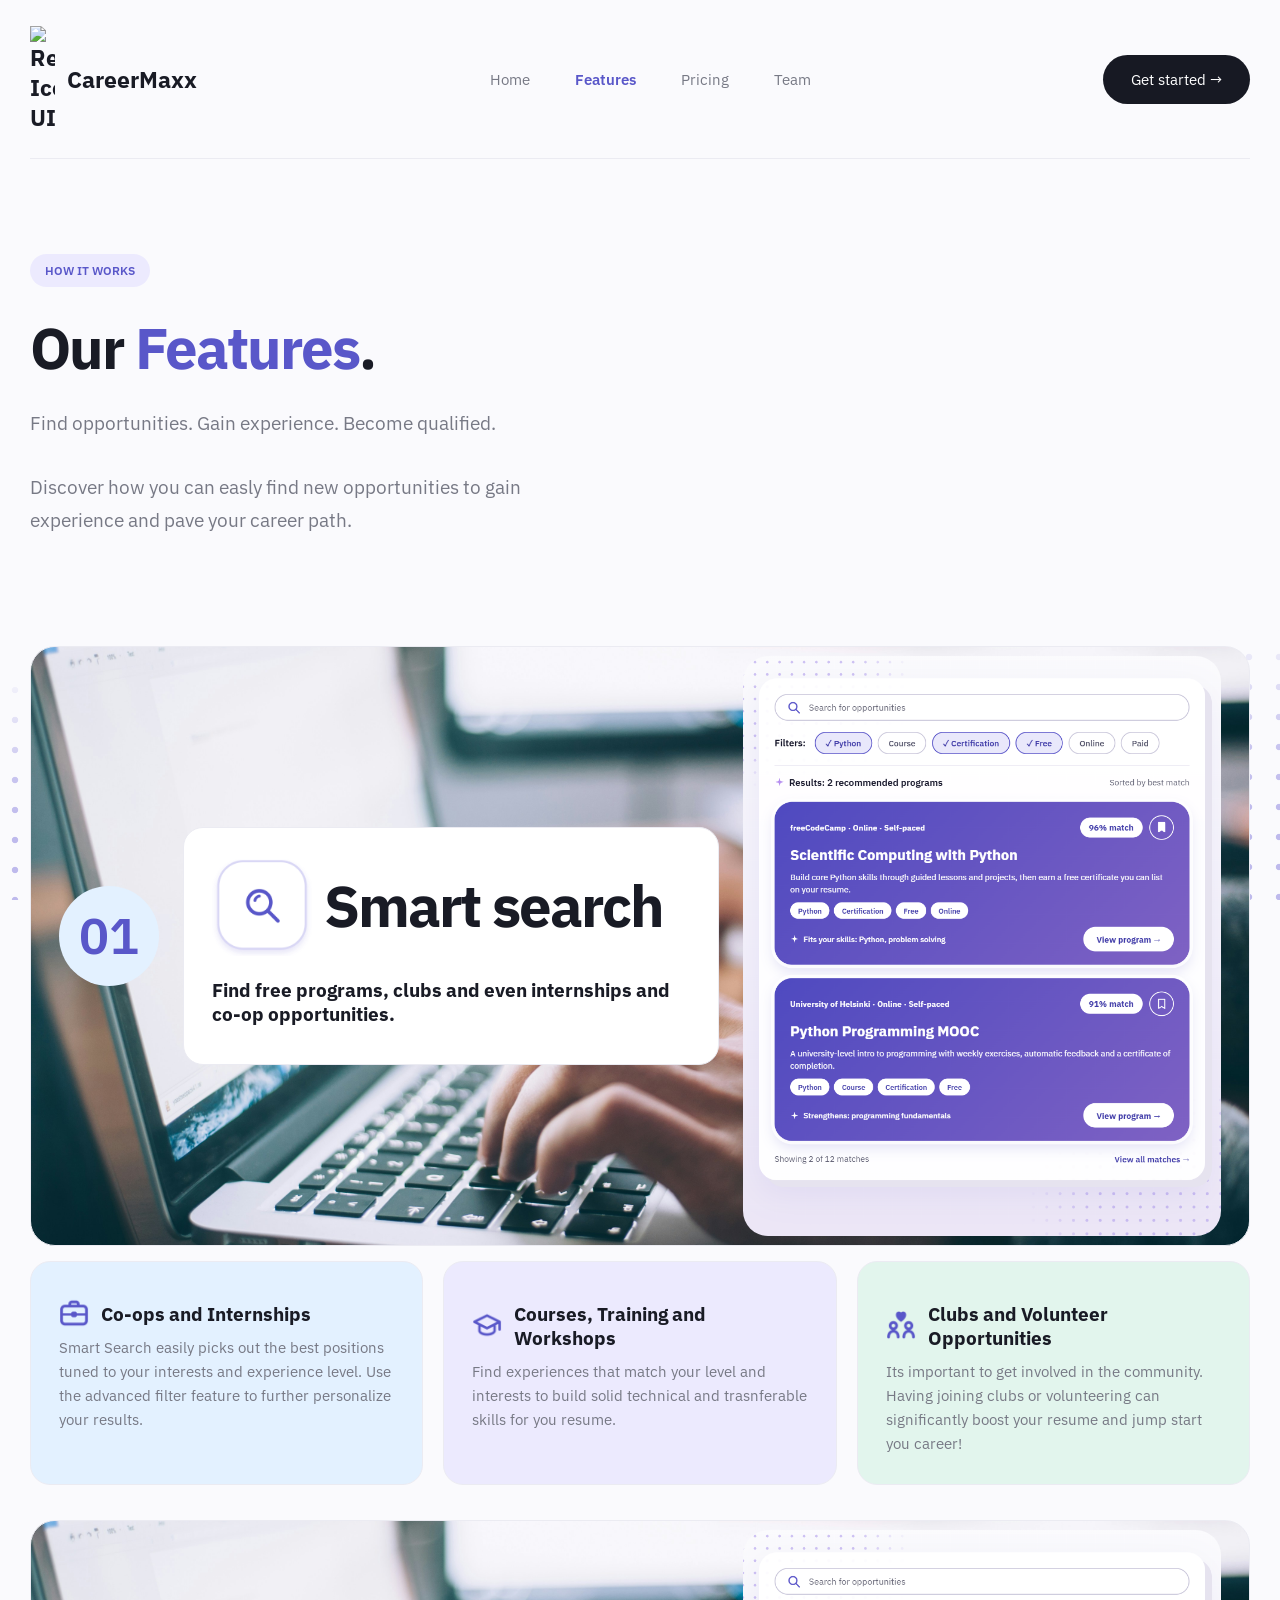
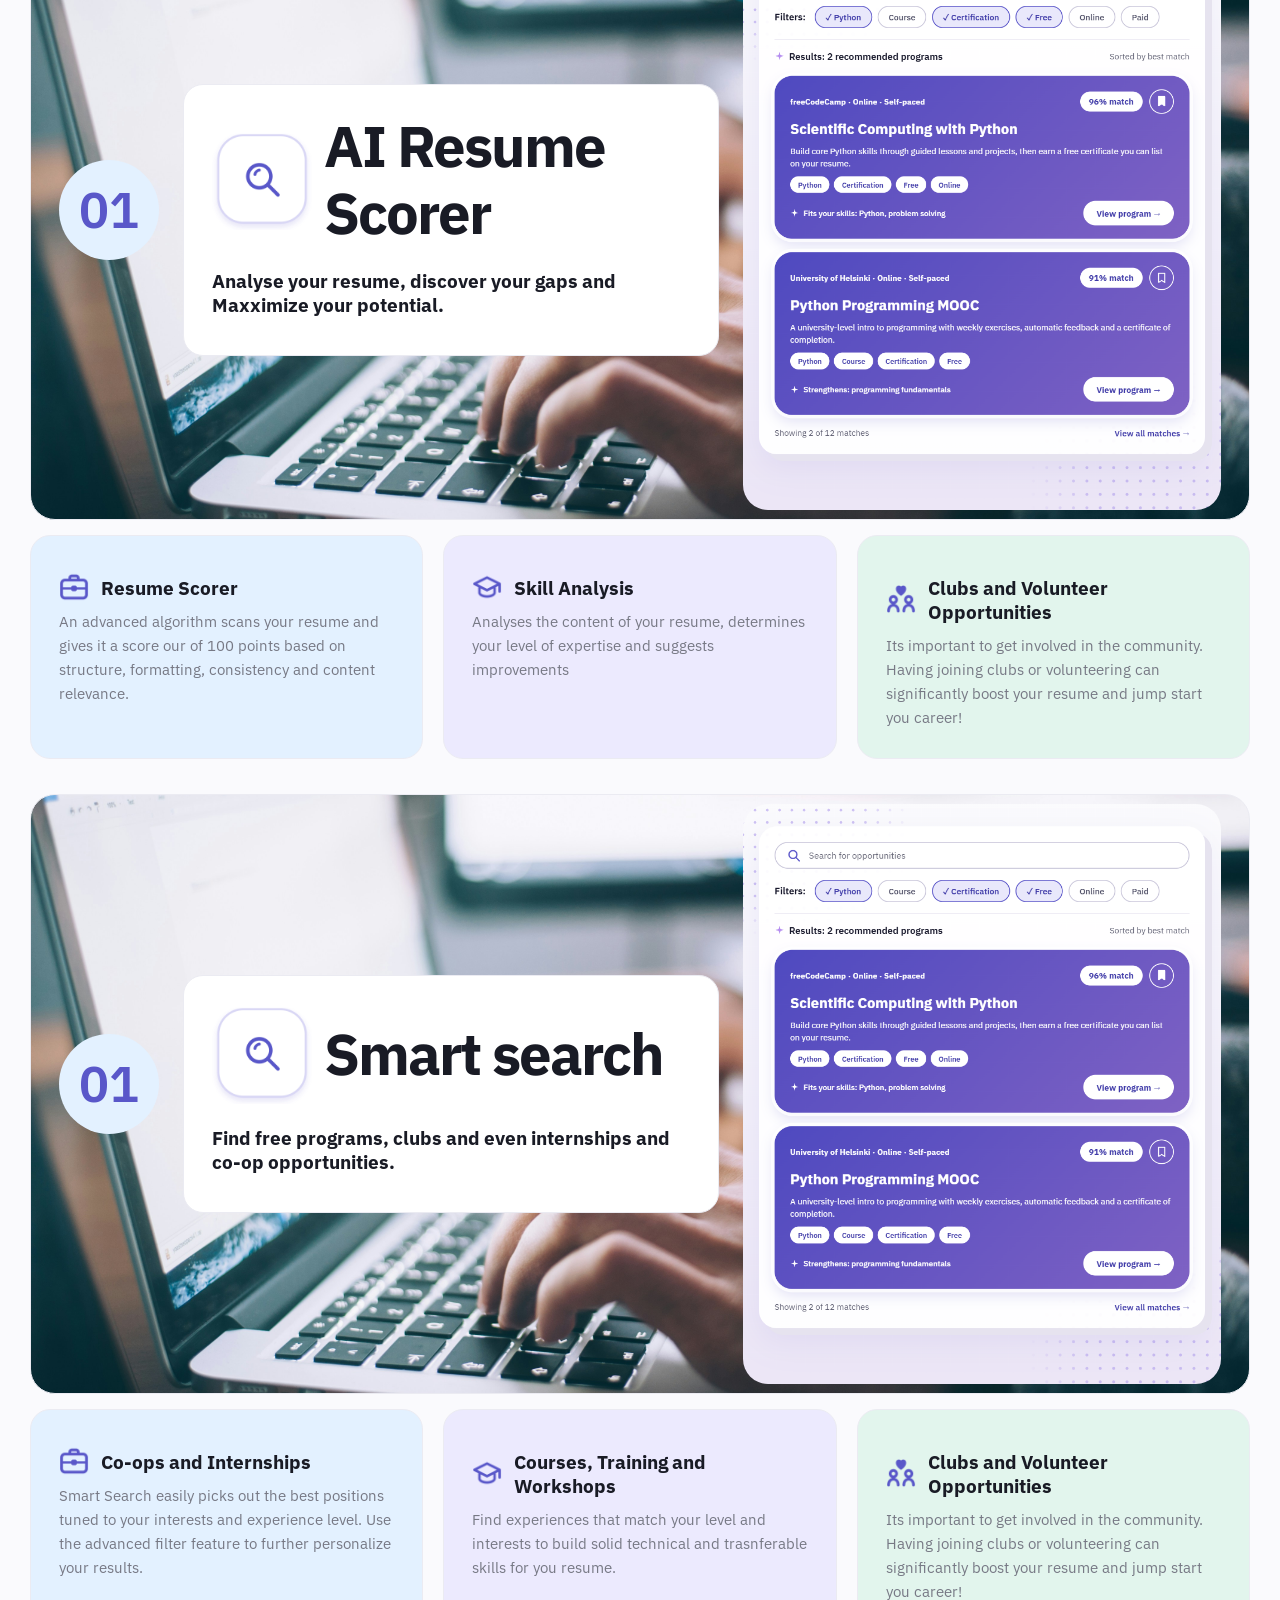
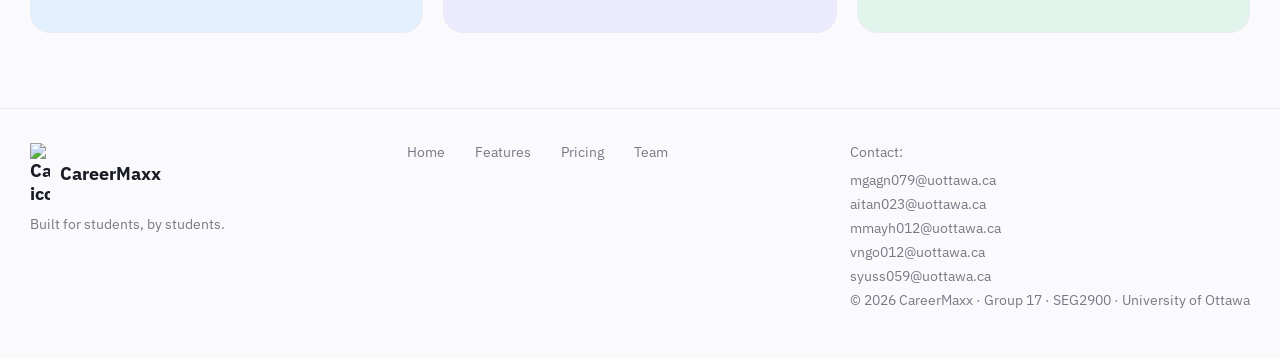
==== features.html @ 2e8775f3 "pricing + mya email + dots" ====
<!DOCTYPE html>
<html lang="en">

<head>
    <meta charset="UTF-8">
    <meta name="viewport" content="width=device-width, initial-scale=1">

    <title> Features </title>

    <!-- Loads the fonts from Google Fonts (needs internet) -->
    <link href="https://fonts.googleapis.com/css2?family=IBM+Plex+Mono&family=IBM+Plex+Sans:wght@400;500;600&display=swap" rel="stylesheet">

    <!-- External CSS stylesheet -->
    <link rel="stylesheet" href="style.css">

</head>

<body>

<div class="container">

    <!-- Navigation Bar -->
    <div class="navbar">

        <div class="logo">
            <img src="UI-Images/CareerMaxx-Icon.png" alt="ResuMaxx Icon UI" width= "25">
            CareerMaxx
        </div>

        <ul class="nav-links">
            <li><a href="index.html" >Home</a></li>
            <li><a href="features.html"class="active">Features</a></li>
            <li><a href="pricing.html">Pricing</a></li>
            <li><a href="team.html">Team</a></li>
        </ul>

        <button class="button button-dark" id="openBtn" type="button">
            Get started →
        </button>

    </div>

    <!-- Hero Section -->
    <div class="hero">

        <!-- Left side -->
        <div class="hero-left">

            <div class="tag"> HOW IT WORKS </div>
            <h1>
                Our <span class="purple-text">Features</span>.<br>
            </h1>

            <p class="subtitle">
                Find opportunities. Gain experience. Become qualified.
                <br><br>
                Discover how you can easly find new opportunities to gain experience and pave your career path.  
            </p>
        </div>
    </div>
 

    <!-- Feature 1 -->  
    
    <div class="feature feature-split feature-image" style="background-image: url('UI-Images/Features_Smart_Search_BG.jpg');">
        
        <div class="icon icon-circle blue-icon">01</div>
        
        <div class="feature">
            
                <div class="column-container">
                    
                    <div class="logo">
                            <img src="UI-Images/Features_Search_Icon.png" alt="Smart Searcch Icon UI" width= "100">
                            
                            <h1> Smart search</h1>
                        </div>
                        <h3>
                            Find free programs, clubs and even internships and co-op opportunities.
                        </h3>
                        
                </div>
            </div>
            
            <div class="feature-demo feature-image" style="background-image: url('UI-Images/Features_Smart_Search.png');"> </div>
            
        </div>
    
        
  
    <!-- Features 1 info  -->
   

        <div class="features">

            
            <div class="feature"style="background-color: var(--light-blue);">
                <div class="logo">
                    <img src="UI-Images/Features_COOP_Icon.png" alt="ResuMaxx Icon UI" width= "30">
                    <h3>  Co-ops and Internships  </h3>
                </div>

                <p> Smart Search easily picks out the best positions tuned to your interests and experience level. Use the advanced
                    filter feature to further personalize your results. 
                </p>
               
            </div>

            <div class="feature" style="background-color: var(--light-purple);">
                <div class="logo">
                    <img src="UI-Images/Features_Programs_Icon.png" alt="ResuMaxx Icon UI" width= "30">
                    <h3> Courses, Training and Workshops </h3>
                </div>
                
                <p>
                    Find experiences that match your level and interests to build solid technical and trasnferable skills for you resume. 
                </p>
            </div>

            <div class="feature"style="background-color: var(--light-green);">
                <div class="logo">
                    <img src="UI-Images/Features_Clubs_Icon.png" alt="ResuMaxx Icon UI" width= "30">
                    <h3> Clubs and Volunteer Opportunities </h3>
                </div>
                
                <p>
                    Its important to get involved in the community. Having joining clubs or volunteering can significantly boost your
                    resume and jump start you career!
                </p>
            </div>


        </div>




        
        <br>
     <!-- Feature 2-->

        <div class="feature feature-split feature-image" style="background-image: url('UI-Images/Features_Smart_Search_BG.jpg');">
    
        <div class="icon icon-circle blue-icon">01</div>
        
        <div class="feature">
            
                <div class="column-container">
                    
                    <div class="logo">
                            <img src="UI-Images/Features_Search_Icon.png" alt="Smart Searcch Icon UI" width= "100">
                            
                            <h1> AI Resume Scorer</h1>
                        </div>
                        <h3>
                            Analyse your resume, discover your gaps and Maxximize your potential.
                        </h3>
                        
                </div>
            </div>
            
            <div class="feature-demo feature-image" style="background-image: url('UI-Images/Features_Smart_Search.png');"> </div>
            
        </div>

        <!-- Feature 2 Info -->

        <div class="features">

            
            <div class="feature"style="background-color: var(--light-blue);">
                <div class="logo">
                    <img src="UI-Images/Features_COOP_Icon.png" alt="ResuMaxx Icon UI" width= "30">
                    <h3>  Resume Scorer  </h3>
                </div>

                <p> An advanced algorithm scans your resume and gives it a score our of 100 points based on structure,
                    formatting, consistency and content relevance. 
                </p>
               
            </div>

            <div class="feature" style="background-color: var(--light-purple);">
                <div class="logo">
                    <img src="UI-Images/Features_Programs_Icon.png" alt="ResuMaxx Icon UI" width= "30">
                    <h3> Skill Analysis </h3>
                </div>
                
                <p>
                    Analyses the content of your resume, determines your level of expertise and suggests improvements 
                </p>
            </div>

            <div class="feature"style="background-color: var(--light-green);">
                <div class="logo">
                    <img src="UI-Images/Features_Clubs_Icon.png" alt="ResuMaxx Icon UI" width= "30">
                    <h3> Clubs and Volunteer Opportunities </h3>
                </div>
                
                <p>
                    Its important to get involved in the community. Having joining clubs or volunteering can significantly boost your
                    resume and jump start you career!
                </p>
            </div>


        </div>





        <br>
     <!-- Feature 3-->

        <div class="feature feature-split feature-image" style="background-image: url('UI-Images/Features_Smart_Search_BG.jpg');">
    
        <div class="icon icon-circle blue-icon">01</div>
        
        <div class="feature">
            
                <div class="column-container">
                    
                    <div class="logo">
                            <img src="UI-Images/Features_Search_Icon.png" alt="Smart Searcch Icon UI" width= "100">
                            
                            <h1> Smart search</h1>
                        </div>
                        <h3>
                            Find free programs, clubs and even internships and co-op opportunities.
                        </h3>
                        
                </div>
            </div>
            
            <div class="feature-demo feature-image" style="background-image: url('UI-Images/Features_Smart_Search.png');"> </div>
            
        </div>

        <!-- Feature 3 Info -->

        <div class="features">

            
            <div class="feature"style="background-color: var(--light-blue);">
                <div class="logo">
                    <img src="UI-Images/Features_COOP_Icon.png" alt="ResuMaxx Icon UI" width= "30">
                    <h3>  Co-ops and Internships  </h3>
                </div>

                <p> Smart Search easily picks out the best positions tuned to your interests and experience level. Use the advanced
                    filter feature to further personalize your results. 
                </p>
               
            </div>

            <div class="feature" style="background-color: var(--light-purple);">
                <div class="logo">
                    <img src="UI-Images/Features_Programs_Icon.png" alt="ResuMaxx Icon UI" width= "30">
                    <h3> Courses, Training and Workshops </h3>
                </div>
                
                <p>
                    Find experiences that match your level and interests to build solid technical and trasnferable skills for you resume. 
                </p>
            </div>

            <div class="feature"style="background-color: var(--light-green);">
                <div class="logo">
                    <img src="UI-Images/Features_Clubs_Icon.png" alt="ResuMaxx Icon UI" width= "30">
                    <h3> Clubs and Volunteer Opportunities </h3>
                </div>
                
                <p>
                    Its important to get involved in the community. Having joining clubs or volunteering can significantly boost your
                    resume and jump start you career!
                </p>
            </div>


        </div>


    </div>

<!-- Sign up popup -->
<div class="overlay" id="popup">

    <div class="modal">

        <button class="close" id="closeBtn">&times;</button>

        <h2>Get started</h2>
        <p class="card-description">
            Create your CareerMaxx account.
        </p>

        <form action="#" method="post">
            <input type="text" placeholder="Name" required>
            <input type="email" placeholder="Email" required>
            <input type="password" placeholder="Password" required>
            <button type="submit">Create account</button>
        </form>

    </div>

</div>

<!-- JavaScript for sign up popup -->
<script src="script.js"></script>

<!-- ----------- Footer ------------->
<div class="footer">

    <!-- Left: logo and slogan -->
    <div class="footer-brand">
        <div class="footer-logo">
            <img src="UI-Images/CareerMaxx-Icon.png" alt="CareerMaxx icon" width="20">
            CareerMaxx
        </div>
        <p>Built for students, by students.</p>
    </div>

    <!-- Middle: page links -->
    <div class="footer-links">
        <a href="index.html">Home</a>
        <a href="features.html">Features</a>
        <a href="pricing.html">Pricing</a>
        <a href="team.html">Team</a>
    </div>

    <!-- Right: contact and copyright -->
    <div class="footer-info">
        <p>Contact: </p>
        <a href="mailto:mgagn079@uottawa.ca">mgagn079@uottawa.ca</a>
        <a href="mailto:aitan023@uottawa.ca">aitan023@uottawa.ca</a>
        <a href="mailto:mmayh012@uottawa.ca">mmayh012@uottawa.ca</a>
        <a href="mailto:vngo012@uottawa.ca">vngo012@uottawa.ca</a>
        <a href="mailto:syuss059@uottawa.ca">syuss059@uottawa.ca</a>
        <p>© 2026 CareerMaxx · Group 17 · SEG2900 · University of Ottawa</p>
    </div>

</div>
</body>
</html>
---- style.css ----
/* ---------- Colors ---------- */

:root {
    --background: #fafafd;
    --text: #191b25;
    --gray: #777985;
    --line: #ebebf2;
    --purple: #5957c9;
    --light-purple: #eceafe;
    --dark: #171923;

    --peach: #fff0e4;
    --light-green: #e2f5ed;
    --light-blue: #e3f1ff;
    --light-pink: #fce7f1;
}


/* ---------- Basic Setup ---------- */

* {
    margin: 0;
    padding: 0;
    box-sizing: border-box;
}

body {
    font-family: "IBM Plex Sans", Arial, sans-serif;
    background-color: var(--background);
    color: var(--text);
}

/* Main container */

.container {
    max-width: 1400px;
    margin: 0 auto;
    padding: 0 30px 60px;
}

/* Containers */

.row-container {
    display: flex;
    flex-direction: row;
    gap: 16px;
}

.column-container {
    display: flex;
    flex-direction: column;
    gap: 10px;
}

/* ---------- Navigation Bar ---------- */

.navbar {
    display: flex;
    justify-content: space-between;
    align-items: center;
    padding: 26px 0;
    border-bottom: 1px solid var(--line);
}

.logo {
    display: flex;
    align-items: center;
    gap: 12px;
    font-size: 23px;
    font-weight: 700;
}

/* Purple square beside the logo */

.logo-icon {
    width: 40px;
    height: 40px;
    background-color: var(--purple);
    color: white;
    border-radius: 12px;
    display: flex;
    align-items: center;
    justify-content: center;
    font-size: 22px;
}

.nav-links {
    list-style: none;
    display: flex;
    gap: 45px;
}

.nav-links a {
    color: var(--gray);
    text-decoration: none;
    font-size: 15px;
}

.nav-links a:hover {
    color: var(--purple);
}

.nav-links a.active {
    color: var(--purple);
    font-weight: 600;
}

/* ---------- Buttons ---------- */

.buttons {
    display: flex;
    gap: 12px;
}

.button {
    display: inline-block;
    padding: 15px 28px;
    border-radius: 30px;
    border: none;
    text-decoration: none;
    font-size: 15px;
    font-family: inherit;
    cursor: pointer;
    text-align: center;
}

.button-dark {
    background-color: var(--dark);
    color: white;
}

.button-dark:hover {
    background-color: var(--purple);
}

/* ---------- Hero Section ---------- */

.hero {
    display: flex;
    justify-content: space-between;
    align-items: center;
    gap: 70px;
    padding: 95px 0 80px;
}

.hero-left {
    flex: 1;
}

h1 {
    font-size: 58px;
    font-weight: 700;
    line-height: 1.15;
    letter-spacing: -2px;
}

.purple-text {
    color: var(--purple);
}

/* Small lavender label */

.tag {
    display: inline-block;
    background-color: var(--light-purple);
    color: var(--purple);
    padding: 9px 15px;
    border-radius: 30px;
    font-size: 12px;
    font-weight: 600;
    margin-bottom: 28px;
}

.subtitle {
    color: var(--gray);
    font-size: 19px;
    line-height: 1.7;
    margin: 25px 0 30px;
    max-width: 570px;
}

.small-note {
    color: var(--gray);
    font-size: 13px;
    margin-top: 20px;
}

/* ---------- Résumé Score Panel ---------- */

.score-panel {
    flex: 1;
    max-width: 550px;
    background-color: #f1f2f8;
    border-radius: 28px;
    padding: 30px;
}

/* White score card */

.score-card {
    background-color: white;
    border: 1px solid var(--line);
    border-radius: 22px;
    padding: 30px;
}

.score-card h2 {
    font-size: 25px;
    margin: 14px 0 8px;
}

.card-description {
    color: var(--gray);
    font-size: 14px;
    line-height: 1.6;
    margin-bottom: 20px;
}

.small-label {
    font-size: 12px;
    font-weight: 600;
    letter-spacing: 1px;
    color: var(--purple);
}

/* Score circle */

.ring-row {
    display: flex;
    align-items: center;
    gap: 25px;
    margin: 28px 0;
    padding: 20px;
    border: 1px solid var(--line);
    border-radius: 16px;
}

.ring {
    width: 110px;
    height: 110px;
    border-radius: 50%;
    background: conic-gradient(
        var(--purple) 0 72%,
        var(--light-purple) 72% 100%
    );
    display: flex;
    align-items: center;
    justify-content: center;
    flex-shrink: 0;
}

.ring-inner {
    width: 85px;
    height: 85px;
    border-radius: 50%;
    background-color: white;
    display: flex;
    align-items: center;
    justify-content: center;
    font-size: 34px;
    font-weight: 700;
}

.ring-text b {
    font-size: 18px;
}

.ring-text p {
    color: var(--gray);
    font-size: 14px;
    margin-top: 7px;
}

/* Résumé gap list */

.gap {
    display: flex;
    justify-content: space-between;
    gap: 15px;
    background-color: #f8f8fc;
    padding: 13px 15px;
    border-radius: 10px;
    font-size: 13px;
}

.gap span {
    color: var(--purple);
    font-weight: 600;
}

.example-note {
    color: var(--gray);
    font-size: 11px;
    margin-top: 18px;
    text-align: center;
}

/* ---------- Section Headings ---------- */

.section-heading {
    margin: 65px 0 25px;
}

.section-heading .tag {
    margin-bottom: 15px;
}

.section-heading h2 {
    font-size: 34px;
    margin-bottom: 10px;
}

.section-heading p {
    color: var(--gray);
    font-size: 16px;
}

/* ---------- Features ---------- */

.features {
    display: flex;
    gap: 20px;
    padding: 15px 0;
}

.feature {
    flex: 1;
    background-color: white;
    border: 1px solid var(--line);
    border-radius: 20px;
    padding: 28px;
    transition: transform 0.3s ease;
}


.feature-split{
    display: flex;
    flex-direction: row;
    align-items: center;
    gap: 24px;
}

.feature-split  .column-container,
.feature-split .feature-image {
    flex: 1;
    min-width: 0;

}

/* Small movement when hovering */

.feature:hover {
    transform: translateY(-5px);
}

.feature h3 {
    font-size: 19px;
    margin: 12px 0 10px;
}

.feature p {
    color: var(--gray);
    font-size: 15px;
    line-height: 1.6;
}

/* ---------- Pastel Icons ---------- */

.icon {
    width: 55px;
    height: 55px;
    border-radius: 16px;
    display: flex;
    align-items: center;
    justify-content: center;
    margin-bottom: 20px;
    font-size: 18px;
    font-weight: 600;
    color: var(--purple);
}

.icon-circle{
    border-radius: 450px;
    width: 100px;
    height: 100px;
    font-size: 50px;
}

.icon-text{
    width: fit-content;
    padding: 10px;
    
}

.purple-icon {
    background-color: #eae8ff;
}

.blue-icon {
    background-color: var(--light-blue);
}

.green-icon {
    background-color: var(--light-green);
}

.peach-icon {
    background-color: var(--peach);
}

.pink-icon {
    background-color: var(--light-pink);
}


    
    

/* ---------- Team Page ---------- */

.team-intro {
    padding: 75px 0 30px;
}

.team-intro h1 {
    font-size: 45px;
}

.team-intro .subtitle {
    margin: 18px 0 10px;
}

/* Five team cards in one row */

.team-grid {
    display: flex;
    gap: 18px;
}

.team-card {
    padding: 22px;
    min-width: 0;
}

.team-card h3 {
    font-size: 17px;
    margin-top: 22px;
}

.team-card p {
    font-size: 14px;
}

/* Round initials for team members */

.avatar {
    width: 105px;
    height: 105px;
    border-radius: 50%;
    display: flex;
    align-items: center;
    justify-content: center;
    font-size: 25px;
    font-weight: 600;
    color: var(--purple);
    margin: 0 auto 25px;
}

/* Small line at the bottom of each card */

.card-footer {
    border-top: 1px solid var(--line);
    padding-top: 15px;
    margin-top: 25px;
    font-size: 12px;
    color: var(--gray);
}

/* ---------- Sign Up Popup ---------- */

.overlay {
    display: none;
    position: fixed;
    top: 0;
    left: 0;
    width: 100%;
    height: 100%;
    background-color: rgba(0, 0, 0, 0.5);
    justify-content: center;
    align-items: center;
    z-index: 1000;
}

.overlay.show {
    display: flex;
}

.modal {
    background-color: white;
    padding: 35px;
    border-radius: 20px;
    width: 90%;
    max-width: 400px;
    position: relative;
}

.modal h2 {
    margin-bottom: 12px;
    font-size: 28px;
}

.modal input {
    display: block;
    width: 100%;
    margin-bottom: 14px;
    padding: 14px;
    border: 1px solid var(--line);
    border-radius: 10px;
    font-family: inherit;
    font-size: 14px;
}

.modal button[type="submit"] {
    width: 100%;
    padding: 14px;
    background-color: var(--dark);
    color: white;
    border: none;
    border-radius: 25px;
    font-size: 15px;
    cursor: pointer;
}

.close {
    position: absolute;
    top: 15px;
    right: 20px;
    background: none;
    border: none;
    font-size: 28px;
    color: var(--gray);
    cursor: pointer;
}

/* ---------- Phone and Tablet Version ---------- */

@media (max-width: 900px) {

    .hero {
        flex-direction: column;
        align-items: stretch;
        padding: 60px 0;
    }

    .score-panel {
        max-width: 100%;
    }

    .features {
        flex-direction: column;
    }

    .team-grid {
        flex-direction: row;
        flex-wrap: wrap;
    }

    .team-card {
        flex: 1 1 200px;
    }

    h1 {
        font-size: 43px;
    }

    .navbar {
        flex-wrap: wrap;
        gap: 20px;
    }

    .nav-links {
        gap: 20px;
        flex-wrap: wrap;
    }
}

@media (max-width: 500px) {

    .container {
        padding: 0 18px 40px;
    }

    .navbar {
        flex-direction: column;
        align-items: flex-start;
    }

    h1 {
        font-size: 36px;
    }

    .team-intro h1 {
        font-size: 36px;
    }

    .score-panel {
        padding: 15px;
    }

    .score-card {
        padding: 18px;
    }

    .ring-row {
        flex-direction: column;
        text-align: center;
    }

    .team-card {
        flex: 1 1 100%;
    }
}


/* ---------- Pricing Section ---------- */

.hero-cards {
    display: flex;
    flex-direction: column;
    align-items: flex-start;
    padding: 95px 0 0;
    position: relative;
}

/* ---------- Pricing Heading ---------- */

.hero-cards .hero-left {
    width: 100%;
    flex: none;
}

.subtitle-pricing {
    color: var(--gray);
    font-size: 19px;
    line-height: 1.7;
    margin: 25px 0 30px;
    max-width: 570px;
}

.subtitle-pricing p {
    margin-bottom: 12px;
}

/* ---------- Pricing Card Container ---------- */

.row-container-bottom {
    display: flex;
    flex-direction: row;
    align-items: flex-end;
    gap: 16px;
    width: 100%;
    margin-top: -40px;
}

/* ---------- Shared Card Styling ---------- */

.free-card,
.Plus-card,
.Extra-card {
    flex: 1;
    min-width: 0;
    border: none;
    border-radius: 35px;
    padding: 25px;
    text-align: center;
    display: flex;
    flex-direction: column;
    align-items: center;
    justify-content: flex-start;
    gap: 15px;
    overflow-wrap: break-word;
    transition: transform 0.3s ease, box-shadow 0.3s ease;
}

/* ---------- Hover Effect ---------- */

.free-card:hover,
.Plus-card:hover,
.Extra-card:hover {
    transform: translateY(-10px);
    box-shadow: 0 15px 30px rgba(0, 0, 0, 0.12);
}

/* ---------- Free Card ---------- */

.free-card {
    background-color: #C9C8F2;
    min-height: 240px;
}

.free-card h1 {
    font-size: 28px;
    margin: 0;
    letter-spacing: -1px;
}

.free-card p {
    font-size: 30px;
    font-weight: 700;
    margin: 0;
}

.free-card ul {
    display: flex;
    flex-direction: column;
    gap: 16px;
    list-style: none;
    padding: 0;
    margin: 15px 0 0;
    font-size: 15px;
    line-height: 1.5;
}

/* ---------- Plus Card ---------- */

.Plus-card {
    background-color: #9391E2;
    min-height: 390px;
}

.Plus-card h1 {
    font-size: 28px;
    margin: 0;
    letter-spacing: -1px;
}

.Plus-card p {
    font-size: 30px;
    font-weight: 700;
    margin: 0;
}

.Plus-card ul {
    display: flex;
    flex-direction: column;
    gap: 16px;
    list-style: none;
    padding: 0;
    margin: 15px 0 0;
    font-size: 15px;
    line-height: 1.5;
}

/* ---------- Extra Card ---------- */

.Extra-card {
    background-color: #5957C9;
    color: black;
    min-height: 460px;
}

.Extra-card h1 {
    font-size: 28px;
    margin: 0;
    letter-spacing: -1px;
}

.Extra-card p {
    font-size: 30px;
    font-weight: 700;
    margin: 0;
}

.Extra-card ul {
    display: flex;
    flex-direction: column;
    gap: 16px;
    list-style: none;
    padding: 0;
    margin: 15px 0 0;
    font-size: 15px;
    line-height: 1.5;
}

/* ---------- Start Trial Buttons ---------- */

.free-card .button,
.Plus-card .button,
.Extra-card .button {
    margin-top: auto;
    width: 100%;
    flex-shrink: 0;
    background-color: #171923;
    color: white;
}

.free-card .button:hover,
.Plus-card .button:hover,
.Extra-card .button:hover {
    background-color: #33354A;
}

/* ---------- Tablet Version ---------- */

@media (max-width: 900px) {

    .hero-cards {
        padding: 60px 0 0;
    }

    .row-container-bottom {
        flex-direction: column;
        align-items: stretch;
        margin-top: 20px;
    }

    .free-card,
    .Plus-card,
    .Extra-card {
        width: 100%;
        min-height: auto;
        padding: 30px;
    }
}

/* ---------- Phone Version ---------- */

@media (max-width: 500px) {

    .hero-cards {
        padding: 40px 0 0;
    }

    .subtitle-pricing {
        font-size: 16px;
    }

    .free-card,
    .Plus-card,
    .Extra-card {
        border-radius: 25px;
        padding: 25px;
    }
}


/* ---------- JS extras  ---------- */

html {
    scroll-behavior: smooth;
}

a:focus-visible,
button:focus-visible,
input:focus-visible {
    outline: 3px solid var(--purple);
    outline-offset: 3px;
}

.form-message {
    font-size: 13px;
    margin-top: 12px;
    color: var(--purple);
}

.back-to-top {
    position: fixed;
    bottom: 25px;
    right: 25px;
    width: 46px;
    height: 46px;
    border: none;
    border-radius: 50%;
    background-color: var(--dark);
    color: white;
    font-size: 20px;
    cursor: pointer;
    opacity: 0;
    pointer-events: none;
    transition: opacity 0.3s ease, background-color 0.3s ease;
}

.back-to-top.visible {
    opacity: 1;
    pointer-events: auto;
}

.back-to-top:hover {
    background-color: var(--purple);
}


/* ---------- Carousel (home page) ---------- */

.carousel {
    position: relative;
    height: 500px;
    margin-top: 28px;
    border-radius: 28px;
    overflow: hidden;
    background-color: var(--dark);
    isolation: isaolate;
    transform: translateZ(0);
    clip-path: inset(0 round 28px);

}

/* Every slide sits on top of the others. Only .active is visible. */

.slide {
    position: absolute;
    top: 0;
    left: 0;
    width: 100%;
    height: 100%;
    opacity: 0;
    visibility: hidden;
    transition: opacity 0.6s ease, visibility 0.6s ease;
    border-radius: inherit;
    overflow: hidden;
}

.slide.active {
    opacity: 1;
    visibility: visible;
}

/* Background picture. Change blur(8px) to make it more or less blurry. */
/* It is a bit bigger than the slide so the blurred edges stay hidden.  */

.slide-bg {
    position: absolute;
    top: -30px;
    left: -30px;
    right: -30px;
    bottom: -30px;
    background-color: #2e2d66;
    background-size: cover;
    background-position: center;
    filter: blur(3px);
}

/* Dark layer over the picture so the white text is easy to read. */
/* Change 0.55 to make it darker (0.8) or lighter (0.3).          */

.slide-overlay {
    position: absolute;
    top: 0;
    left: 0;
    width: 100%;
    height: 100%;
    background-color: rgba(23, 25, 35, 0.55);
}

.slide-text {
    position: relative;
    height: 100%;
    padding: 60px 110px 90px;
    display: flex;
    flex-direction: column;
    justify-content: center;
    align-items: flex-start;
    gap: 18px;
    color: white;
}

.slide-text .tag {
    margin-bottom: 0;
}

.slide-title {
    font-size: 54px;
    font-weight: 700;
    line-height: 1.15;
    letter-spacing: -1.5px;
    max-width: 760px;
}

.slide-text p {
    font-size: 19px;
    line-height: 1.6;
    max-width: 600px;
    color: #f1f1f8;
}

.button-light {
    background-color: white;
    color: var(--dark);
    font-weight: 600;
    margin-top: 10px;
}

.button-light:hover {
    background-color: var(--light-purple);
}

/* Arrows */

.carousel-arrow {
    position: absolute;
    top: 50%;
    transform: translateY(-50%);
    width: 48px;
    height: 48px;
    border: none;
    border-radius: 50%;
    background-color: white;
    color: var(--dark);
    font-size: 28px;
    line-height: 1;
    cursor: pointer;
}

.carousel-arrow:hover {
    background-color: var(--light-purple);
}

.prev-arrow {
    left: 24px;
}

.next-arrow {
    right: 24px;
}

/* Dots */

.carousel-dots {
    position: absolute;
    bottom: 24px;
    left: 0;
    width: 100%;
    display: flex;
    justify-content: center;
    gap: 10px;
}

.dot {
    width: 10px;
    height: 10px;
    border: none;
    border-radius: 5px;
    background-color: rgba(255, 255, 255, 0.55);
    cursor: pointer;
    transition: width 0.3s ease, background-color 0.3s ease;
}

.dot.active {
    width: 28px;
    background-color: white;
}

/* Carousel on tablets and phones */

@media (max-width: 900px) {

    .carousel {
        height: 400px;
    }

    .slide-text {
        padding: 40px 80px 80px;
    }

    .slide-title {
        font-size: 38px;
    }

    .slide-text p {
        font-size: 16px;
    }
}

@media (max-width: 500px) {

    .carousel {
        height: 480px;
        border-radius: 20px;
        clip-path: inset(0 round 20px);
    }

    .slide-text {
        padding: 30px 24px 120px;
    }

    .slide-title {
        font-size: 30px;
        letter-spacing: -1px;
    }

    /* Move the arrows to the bottom so they don't cover the text */

    .carousel-arrow {
        top: auto;
        bottom: 50px;
        transform: none;
    }
}

/* ---------- Statistics section (home page) ---------- */
/* One rounded box per row */

.stats-row {
    border-radius: 28px;
    padding: 36px 40px 40px;
    margin-bottom: 20px;
}

/* Small title at the top of each row */

.stats-label {
    font-size: 12px;
    font-weight: 600;
    letter-spacing: 1px;
    margin-bottom: 22px;
}

/* The three numbers side by side. They stack on small screens. */

.stats {
    display: flex;
    flex-wrap: wrap;
    gap: 30px 40px;
}

.stat {
    flex: 1 1 200px;
}

.stat-number {
    font-size: 46px;
    font-weight: 700;
    letter-spacing: -1px;
}

.stat-text {
    font-size: 15px;
    margin-top: 6px;
}

.stat-source {
    font-size: 12px;
    margin-top: 8px;
}

/* Row 1: dark */

.stats-dark {
    background-color: var(--dark);
    color: white;
}

.stats-dark .stats-label {
    color: #c9c8f2;
}

.stats-dark .stat-text,
.stats-dark .stat-source {
    color: #d9d9e6;
}

/* Row 2: white */

.stats-light {
    background-color: white;
    border: 1px solid var(--line);
}

.stats-light .stats-label,
.stats-light .stat-number {
    color: var(--purple);
}

.stats-light .stat-text,
.stats-light .stat-source {
    color: var(--gray);
}

/* Row 3: lavender */

.stats-purple {
    background-color: var(--light-purple);
}

.stats-purple .stats-label {
    color: var(--purple);
}

.stats-purple .stat-text {
    color: #4a4c58;
}

/* ---------- Reviews Section (home page) ---------- */

/* Each review reuses the white .feature card.          */
/* This pushes the person's name to the bottom of the card. */

.review {
    display: flex;
    flex-direction: column;
    justify-content: space-between;
    gap: 22px;
}

/* The quote itself: darker and a bit bigger than normal card text */

.feature .review-quote {
    color: var(--text);
    font-size: 16px;
    line-height: 1.6;
}

/* Avatar and name side by side */

.review-person {
    display: flex;
    align-items: center;
    gap: 12px;
}

/* Small round circle with initials */

.review-avatar {
    width: 44px;
    height: 44px;
    border-radius: 50%;
    display: flex;
    align-items: center;
    justify-content: center;
    font-size: 14px;
    font-weight: 600;
    color: var(--purple);
    flex-shrink: 0;
}

.review-name {
    font-size: 14px;
    font-weight: 600;
}

.review-program {
    font-size: 14px;
    color: var(--gray);
}

/* ---------- FAQ Section (home page) ---------- */

/* The list of questions, one under the other */
/* Made it into general drop down options */
.dropdown {
    display: flex;
    flex-direction: column;
    gap: 12px;
    max-width: 900px;
}

/* One white box per question */

.dropdown-item {
    background-color: white;
    border: 1px solid var(--line);
    border-radius: 16px;
    padding: 20px 24px;
}

/* The question (the part you click) */

.dropdown-item summary {
    font-size: 17px;
    font-weight: 600;
    cursor: pointer;
}

.dropdown-item summary:hover {
    color: var(--purple);
}

/* The answer (shown when the question is open) */

.dropdown-item p {
    color: var(--gray);
    font-size: 15px;
    line-height: 1.6;
    margin-top: 14px;
    }

/* ---------- Launch Mailing List (home page) ---------- */

/* Lavender box: text on the left, form on the right. */
/* They stack on small screens.                        */

.launch {
    background-color: var(--light-purple);
    border-radius: 28px;
    padding: 44px 40px;
    margin-top: 65px;
    display: flex;
    flex-wrap: wrap;
    align-items: center;
    justify-content: space-between;
    gap: 24px 40px;
}

.launch-text {
    flex: 1 1 320px;
}

.launch-text h2 {
    font-size: 30px;
    margin-bottom: 8px;
}

.launch-text p {
    font-size: 16px;
    color: #4a4c58;
}

/* Email box and button side by side */

.launch-form {
    flex: 1 1 360px;
    display: flex;
    flex-wrap: wrap;
    align-items: flex-end;
    gap: 12px;
}

.launch-field {
    flex: 1 1 220px;
    display: flex;
    flex-direction: column;
    gap: 6px;
}

.launch-field label {
    font-size: 13px;
    font-weight: 600;
}

.launch-field input {
    width: 100%;
    height: 50px;
    padding: 0 16px;
    border: 1px solid #c9c8f2;
    border-radius: 12px;
    background-color: white;
    font-family: inherit;
    font-size: 15px;
}

/* Confirmation or error message under the form */

.launch-message {
    width: 100%;
    font-size: 13px;
    color: var(--purple);
}

/*---------- Images ----------------- */

/* Rounded border iamge anyone can use */
.feature-demo,
.feature-image {
    background-size: cover;
    background-position: center;
    background-repeat: no-repeat;
    border-radius: 25px;
    height: 600px;
    width: 100%;
}

.feature-demo{
    height: 580px;
    margin-top: 10px;
    margin-bottom: 10px;
}



/* ---------- Footer (all pages) ---------- */

/* Three groups side by side. They stack on small screens. */

.footer {
    border-top: 1px solid var(--line);
    max-width: 1400px;
    margin: 0 auto;
    padding: 34px 30px 40px;
    display: flex;
    flex-wrap: wrap;
    justify-content: space-between;
    align-items: flex-start;
    gap: 24px 40px;
    font-size: 14px;
    color: var(--gray);
}

/* Logo and name */

.footer-logo {
    display: flex;
    align-items: center;
    gap: 10px;
    font-size: 18px;
    font-weight: 700;
    color: var(--text);
    margin-bottom: 10px;
}

/* Page links */

.footer-links {
    display: flex;
    flex-wrap: wrap;
    gap: 14px 30px;
}

.footer a {
    color: var(--gray);
    text-decoration: none;
}

.footer a:hover {
    color: var(--purple);
}

/* Contact and copyright lines */

.footer-info p {
    margin-bottom: 10px;
}

.footer-info a {
    display: block;
    margin-bottom: 6px;
}
/* ---------- Team page: photos and links ---------- */

.avatar-photo {
    display: block;
    width: 105px;
    height: 105px;
    border-radius: 50%;
    object-fit: cover;
    object-position: center 25%;
    margin: 0 auto 25px;
}

.team-links {
    list-style: none;
    margin: 14px 0 0;
}

.team-links li {
    margin-bottom: 6px;
    font-size: 13px;
    overflow-wrap: anywhere;
}

.team-links a {
    color: var(--purple);
    text-decoration: none;
}

.team-links a:hover {
    text-decoration: underline;
}
/* ---------- Pricing Feature Comparison ---------- */


.pricing-comparison {
    padding: 35px 0 75px;
}


.pricing-comparison .section-heading {
    margin-top: 65px;
}


.comparison-table-wrapper {
    width: 100%;
    overflow-x: auto;
    border: 1px solid var(--line);
    border-radius: 22px;
    background: #fff;
    box-shadow: 0 12px 35px rgba(25, 27, 37, 0.045);
}


.comparison-table {
    width: 100%;
    min-width: 720px;
    border-collapse: collapse;
    table-layout: fixed;
}


.comparison-table th,
.comparison-table td {
    padding: 18px 22px;
    border-bottom: 1px solid var(--line);
}


.comparison-table thead th {
    padding-top: 26px;
    padding-bottom: 26px;
    background: #f6f5ff;
    font-size: 17px;
    font-weight: 700;
    text-align: center;
}


.comparison-table thead th:first-child {
    width: 49%;
    text-align: left;
    background: #f8f8fc;
}


.comparison-table thead th:nth-child(2) { background: #eae9fa; }
.comparison-table thead th:nth-child(3) { background: #dbd9fa; }
.comparison-table thead th:nth-child(4) { background: #5957c9; color: white; }


.comparison-table thead small {
    display: block;
    font-size: 13px;
    font-weight: 500;
    margin-top: 6px;
}


.comparison-table tbody th[scope="row"] {
    text-align: left;
    font-size: 15px;
    font-weight: 500;
    line-height: 1.45;
}


.comparison-table tbody td {
    text-align: center;
}


.comparison-table .comparison-category th {
    padding: 16px 22px;
    background: #f5f5fb;
    color: var(--purple);
    font-size: 16px;
    text-align: left;
    letter-spacing: 0.01em;
}


.comparison-table tbody tr:not(.comparison-category):hover {
    background: #faf9ff;
}


.comparison-status {
    display: inline-flex;
    width: 28px;
    height: 28px;
    align-items: center;
    justify-content: center;
    border-radius: 50%;
    font-size: 17px;
    font-weight: 700;
}


.comparison-status.included {
    color: var(--purple);
    background: #eceafe;
}


.comparison-status.excluded {
    color: #9ca0aa;
    background: #f1f2f5;
}


@media (max-width: 900px) {
    .pricing-comparison { padding-bottom: 35px; }
    .comparison-table th,
    .comparison-table td { padding: 15px 17px; }
}






/* ---------- Soft Lavender Corner Decorations ---------- */


/* Keep decorations behind the actual content */
.container {
    position: relative;
    z-index: 1;
}


/* Shared dotted pattern */
body::before,
body::after {
    content: "";
    position: fixed;
    pointer-events: none;
    z-index: 0;


    background-image: radial-gradient(
        circle,
        rgba(125, 116, 218, 0.48) 2.8px,
        transparent 3.6px
    );


    background-size: 30px 30px;
    background-repeat: repeat;
}


/* ---------- Upper Left Corner ---------- */


body::before {
    bottom: 0;
    left: 0;


    width: clamp(260px, 32vw, 460px);
    height: clamp(150px, 25vh, 260px);


    -webkit-mask-image: radial-gradient(
        ellipse at top left,
        black 0%,
        black 20%,
        rgba(0, 0, 0, 0.85) 38%,
        transparent 73%
    );


    mask-image: radial-gradient(
        ellipse at bottom left,
        black 0%,
        black 20%,
        rgba(0, 0, 0, 0.85) 38%,
        transparent 73%
    );
}


/* ---------- Lower Right Corner ---------- */


body::after {
    bottom: 0;
    right: 0;


    width: clamp(290px, 35vw, 500px);
    height: clamp(180px, 30vh, 320px);


    background-position: 12px 12px;


    -webkit-mask-image: radial-gradient(
        ellipse at bottom right,
        black 0%,
        black 22%,
        rgba(0, 0, 0, 0.85) 40%,
        transparent 75%
    );


    mask-image: radial-gradient(
        ellipse at bottom right,
        black 0%,
        black 22%,
        rgba(0, 0, 0, 0.85) 40%,
        transparent 75%
    );
}


/* ---------- Smaller Screens ---------- */


@media (max-width: 900px) {
    body::before,
    body::after {
        display: none;
    }
}
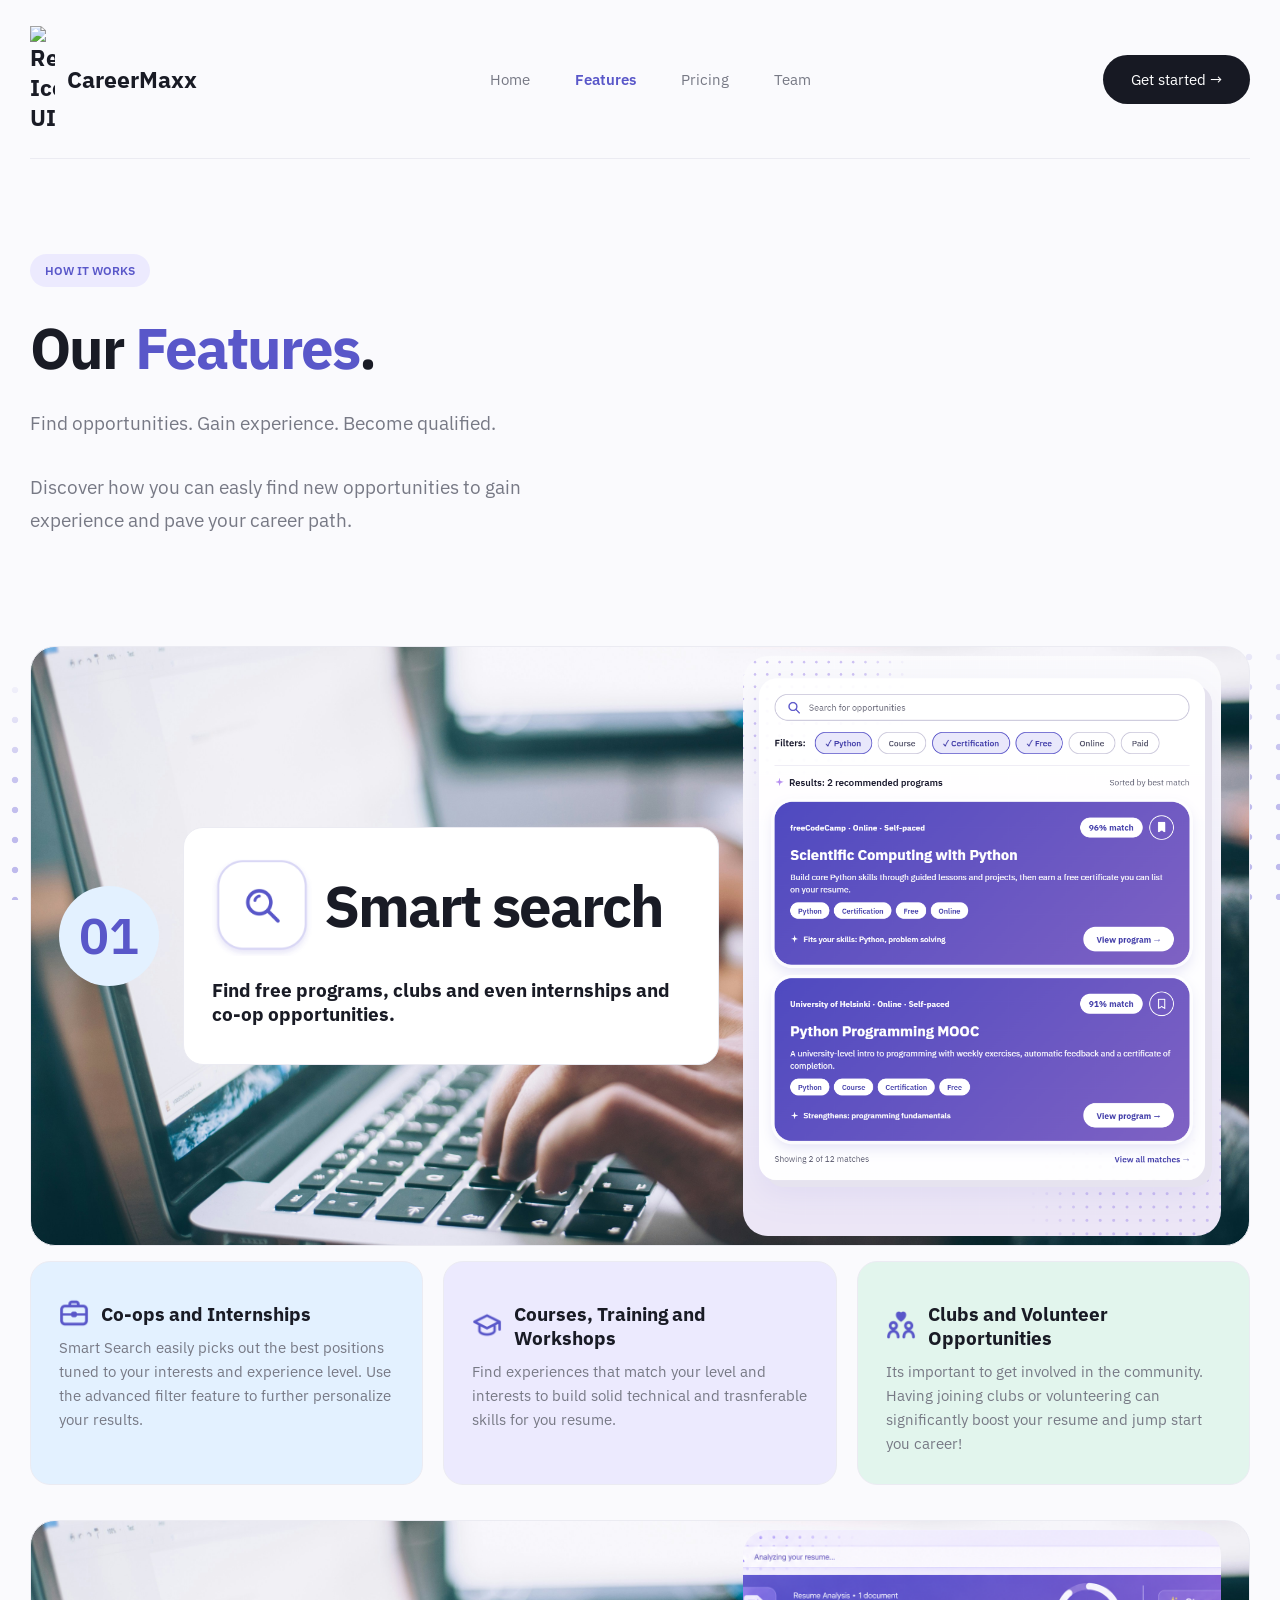
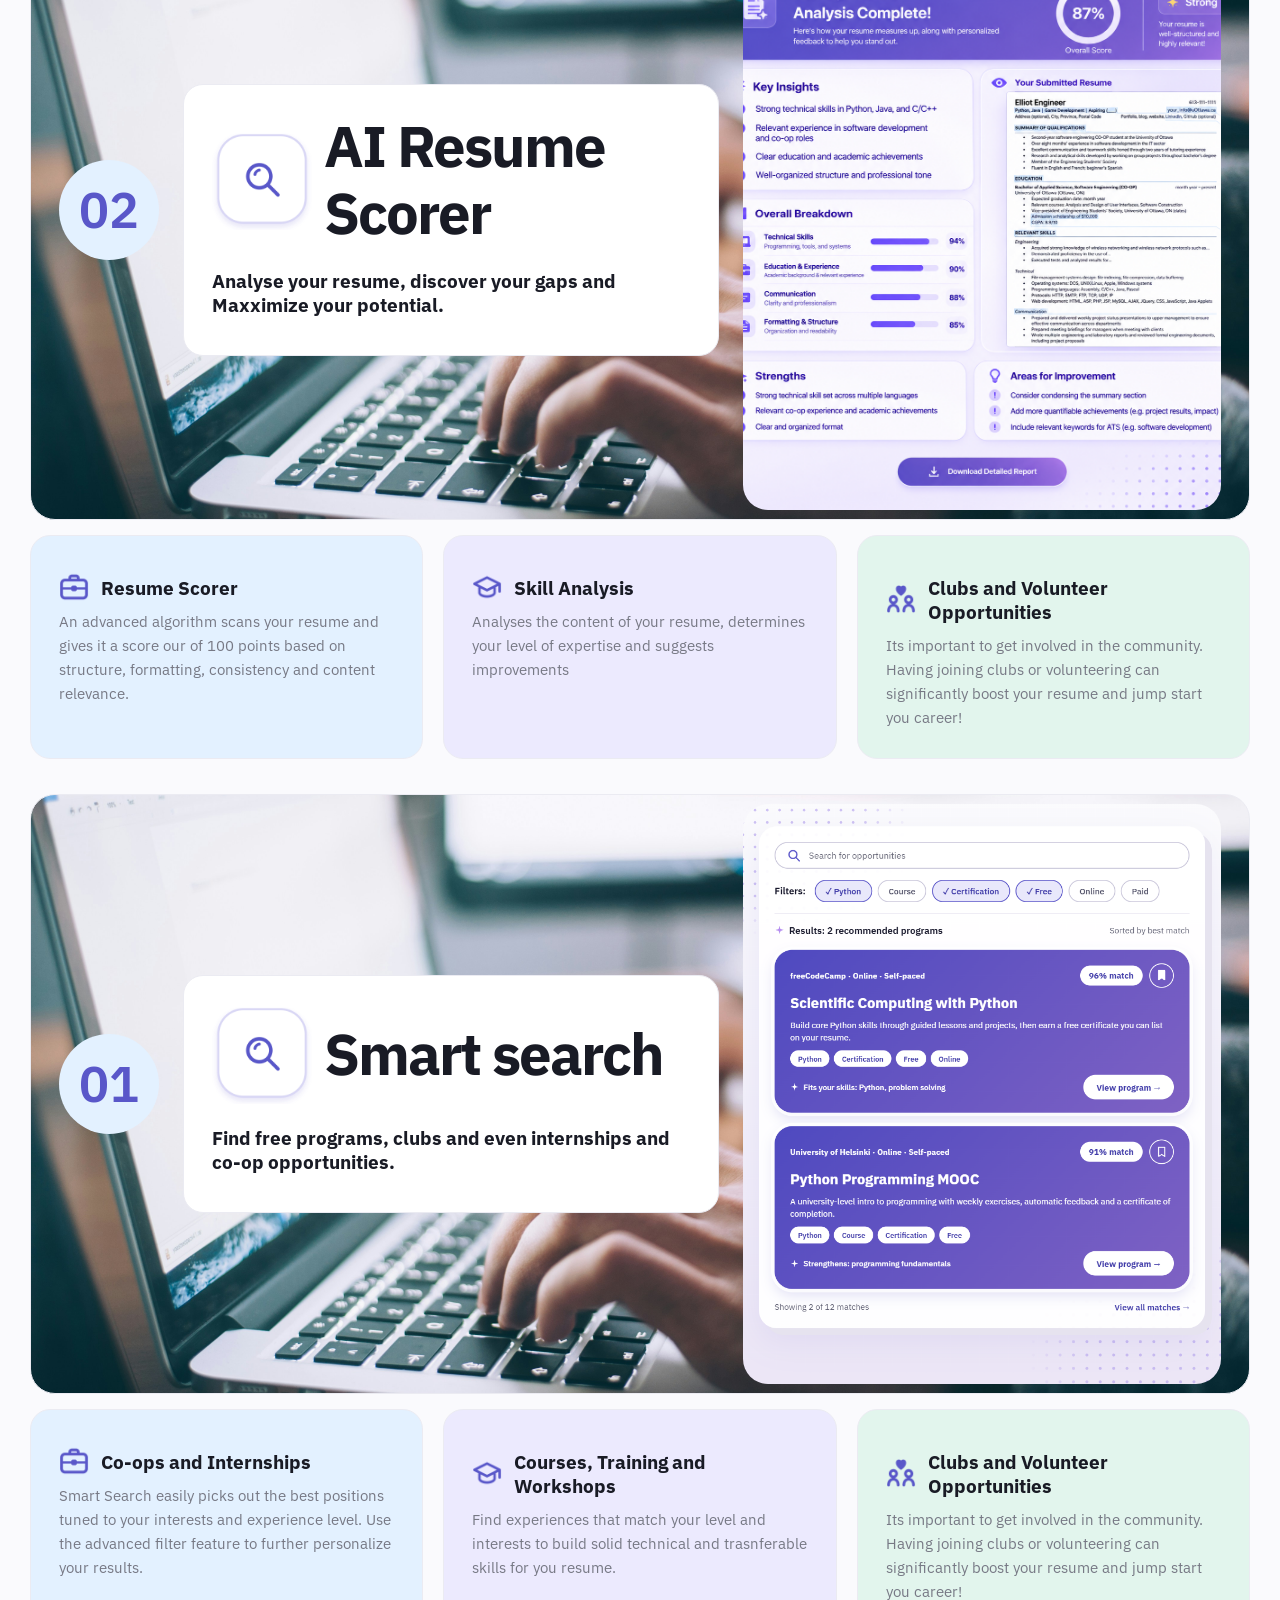
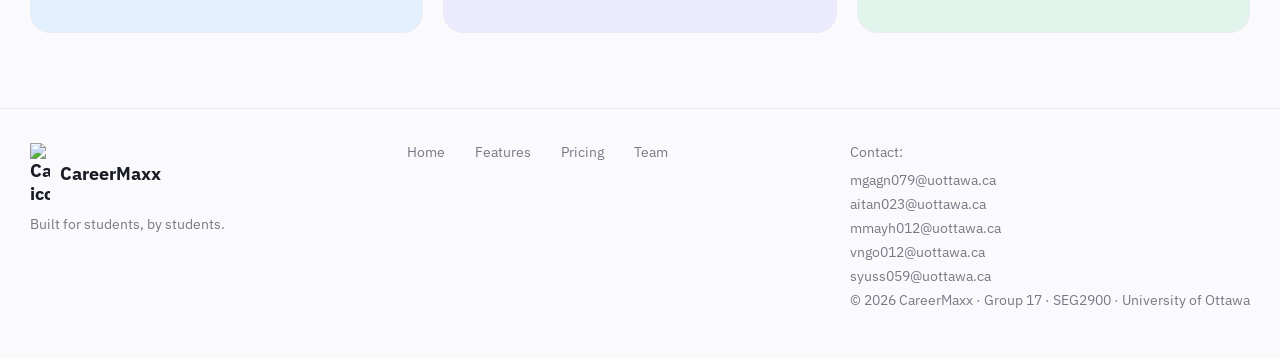
==== commit de4bdf4c: "addded resume pic" ====
--- a/features.html
+++ b/features.html
@@ -142,7 +142,7 @@
 
         <div class="feature feature-split feature-image" style="background-image: url('UI-Images/Features_Smart_Search_BG.jpg');">
     
-        <div class="icon icon-circle blue-icon">01</div>
+        <div class="icon icon-circle blue-icon">02</div>
         
         <div class="feature">
             
@@ -160,7 +160,7 @@
                 </div>
             </div>
             
-            <div class="feature-demo feature-image" style="background-image: url('UI-Images/Features_Smart_Search.png');"> </div>
+            <div class="feature-demo feature-image" style="background-image: url('UI-Images/Features_Resume_Analysis.png');"> </div>
             
         </div>
 
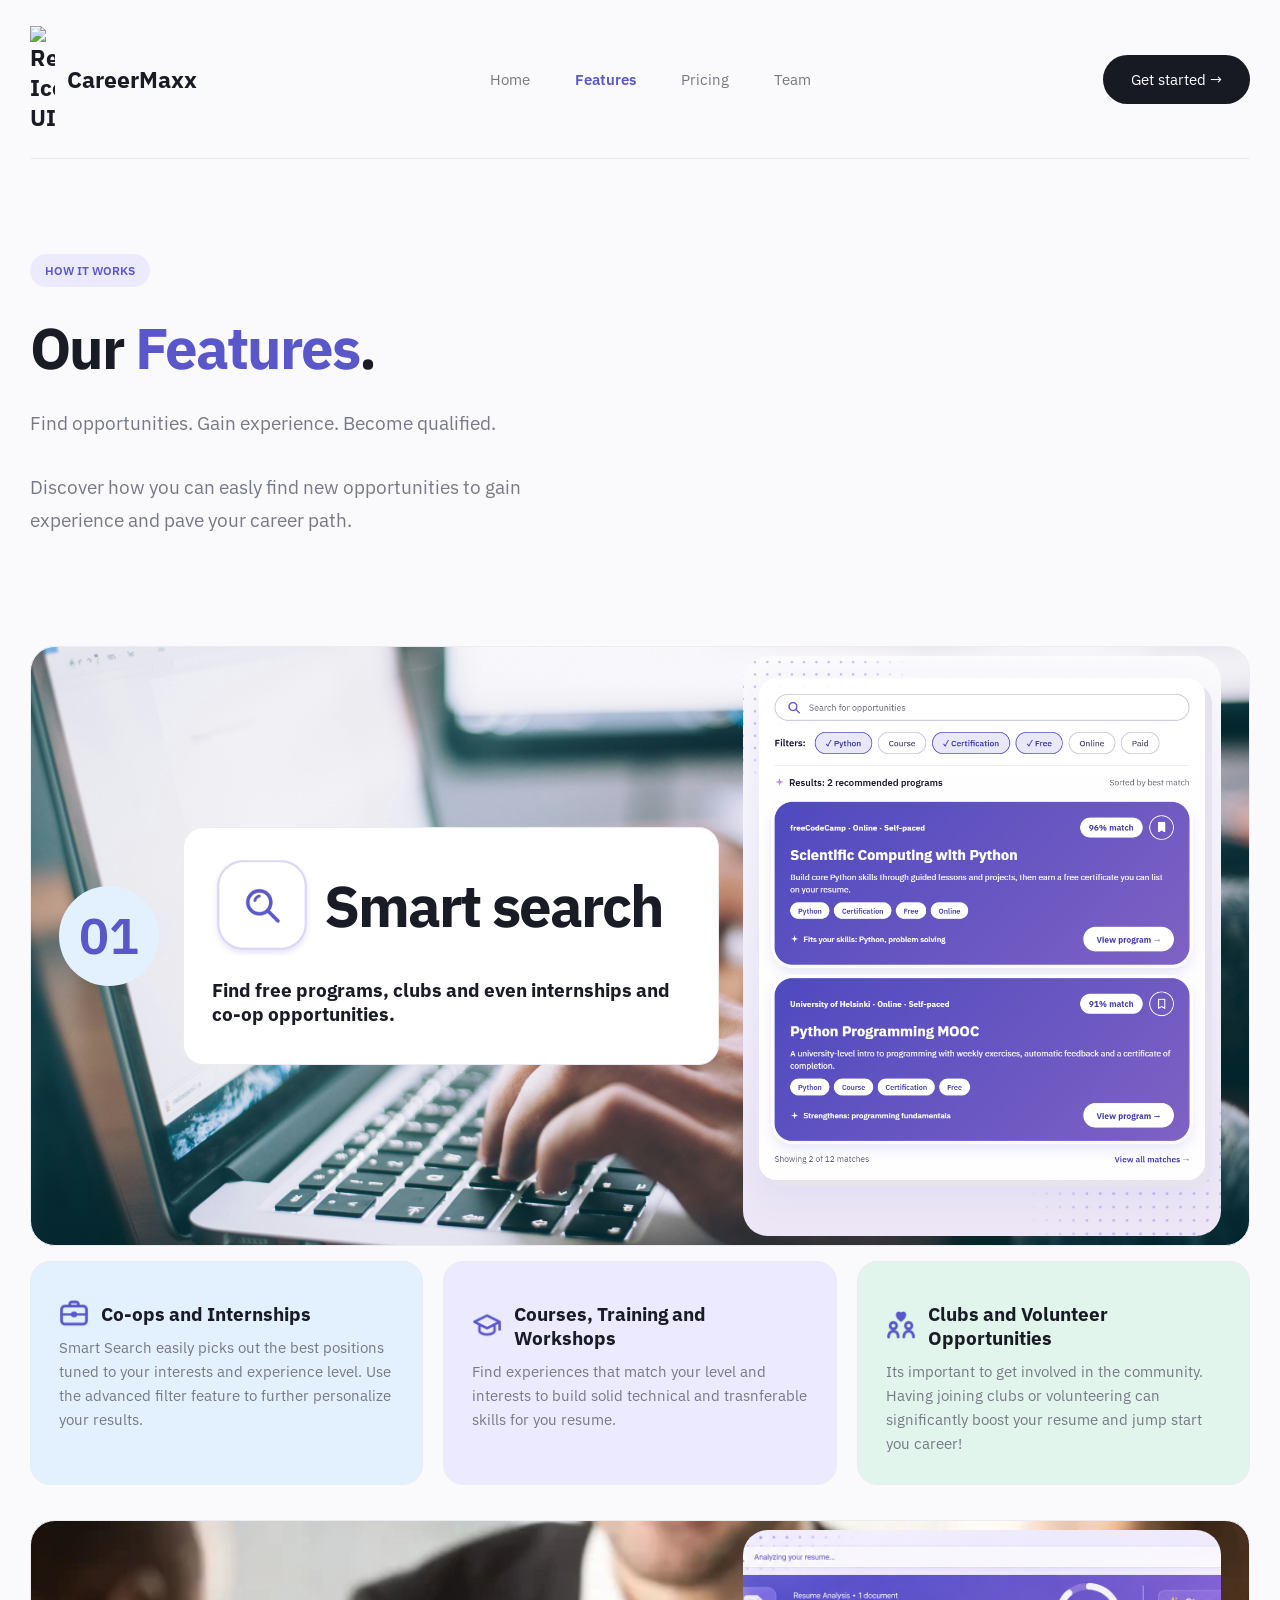
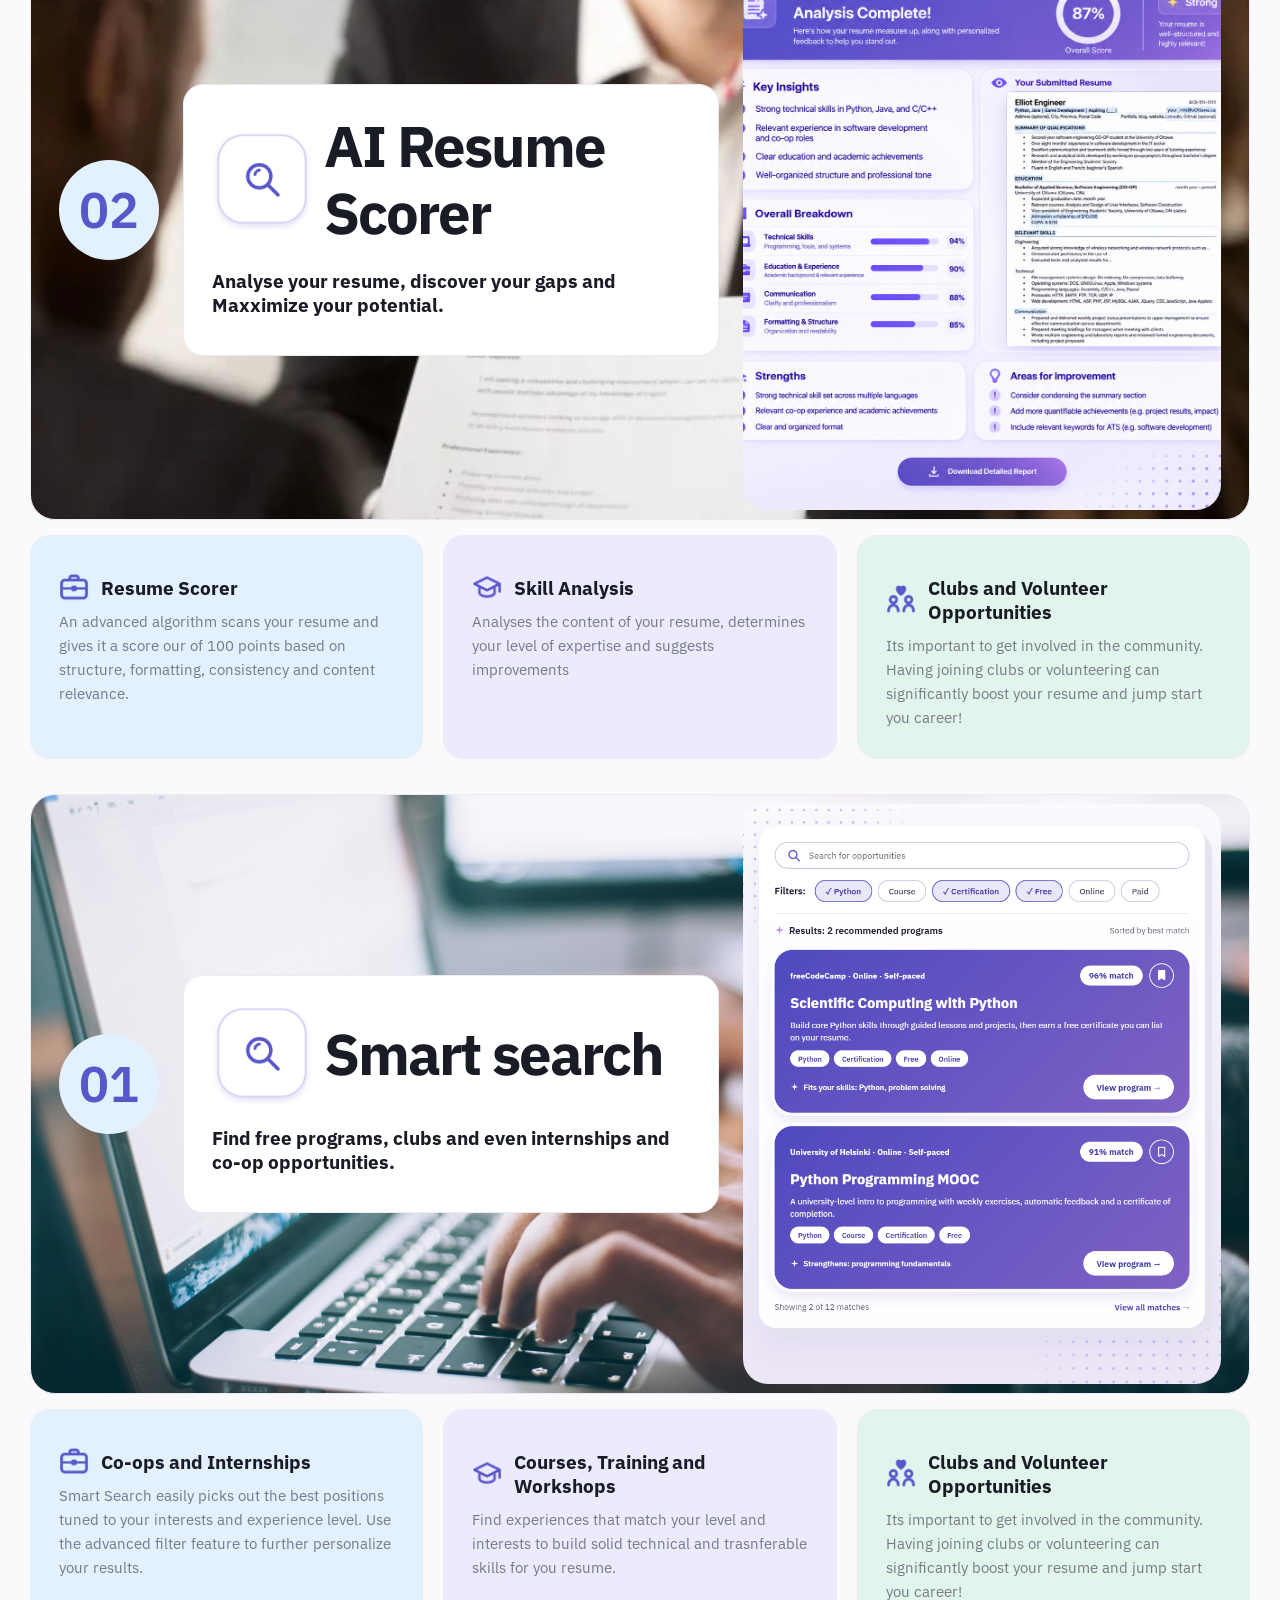
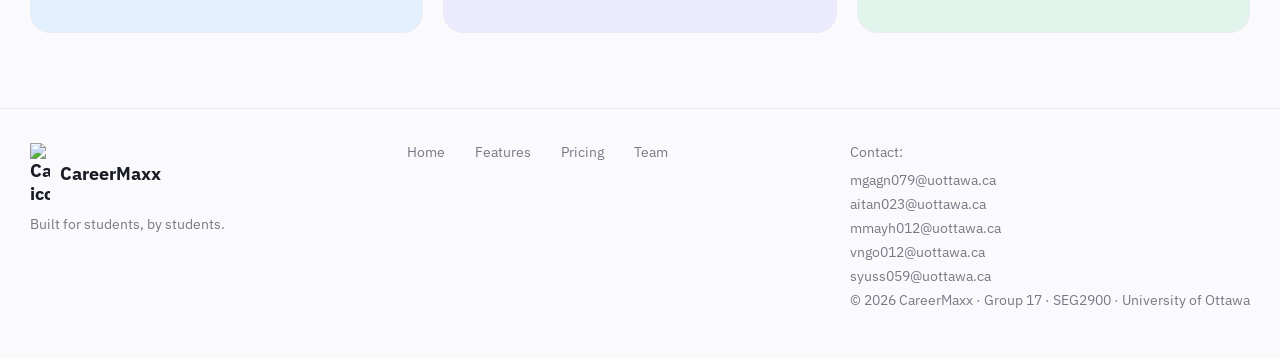
==== commit 2eb05b93: "resumeBG" ====
--- a/features.html
+++ b/features.html
@@ -140,7 +140,7 @@
         <br>
      <!-- Feature 2-->
 
-        <div class="feature feature-split feature-image" style="background-image: url('UI-Images/Features_Smart_Search_BG.jpg');">
+        <div class="feature feature-split feature-image" style="background-image: url('UI-Images/Features_Resume_Analysis_BG.png');">
     
         <div class="icon icon-circle blue-icon">02</div>
         
--- a/style.css
+++ b/style.css
@@ -1627,72 +1627,6 @@
     background-repeat: repeat;
 }
 
-
-/* ---------- Upper Left Corner ---------- */
-
-
-body::before {
-    bottom: 0;
-    left: 0;
-
-
-    width: clamp(260px, 32vw, 460px);
-    height: clamp(150px, 25vh, 260px);
-
-
-    -webkit-mask-image: radial-gradient(
-        ellipse at top left,
-        black 0%,
-        black 20%,
-        rgba(0, 0, 0, 0.85) 38%,
-        transparent 73%
-    );
-
-
-    mask-image: radial-gradient(
-        ellipse at bottom left,
-        black 0%,
-        black 20%,
-        rgba(0, 0, 0, 0.85) 38%,
-        transparent 73%
-    );
-}
-
-
-/* ---------- Lower Right Corner ---------- */
-
-
-body::after {
-    bottom: 0;
-    right: 0;
-
-
-    width: clamp(290px, 35vw, 500px);
-    height: clamp(180px, 30vh, 320px);
-
-
-    background-position: 12px 12px;
-
-
-    -webkit-mask-image: radial-gradient(
-        ellipse at bottom right,
-        black 0%,
-        black 22%,
-        rgba(0, 0, 0, 0.85) 40%,
-        transparent 75%
-    );
-
-
-    mask-image: radial-gradient(
-        ellipse at bottom right,
-        black 0%,
-        black 22%,
-        rgba(0, 0, 0, 0.85) 40%,
-        transparent 75%
-    );
-}
-
-
 /* ---------- Smaller Screens ---------- */
 
 
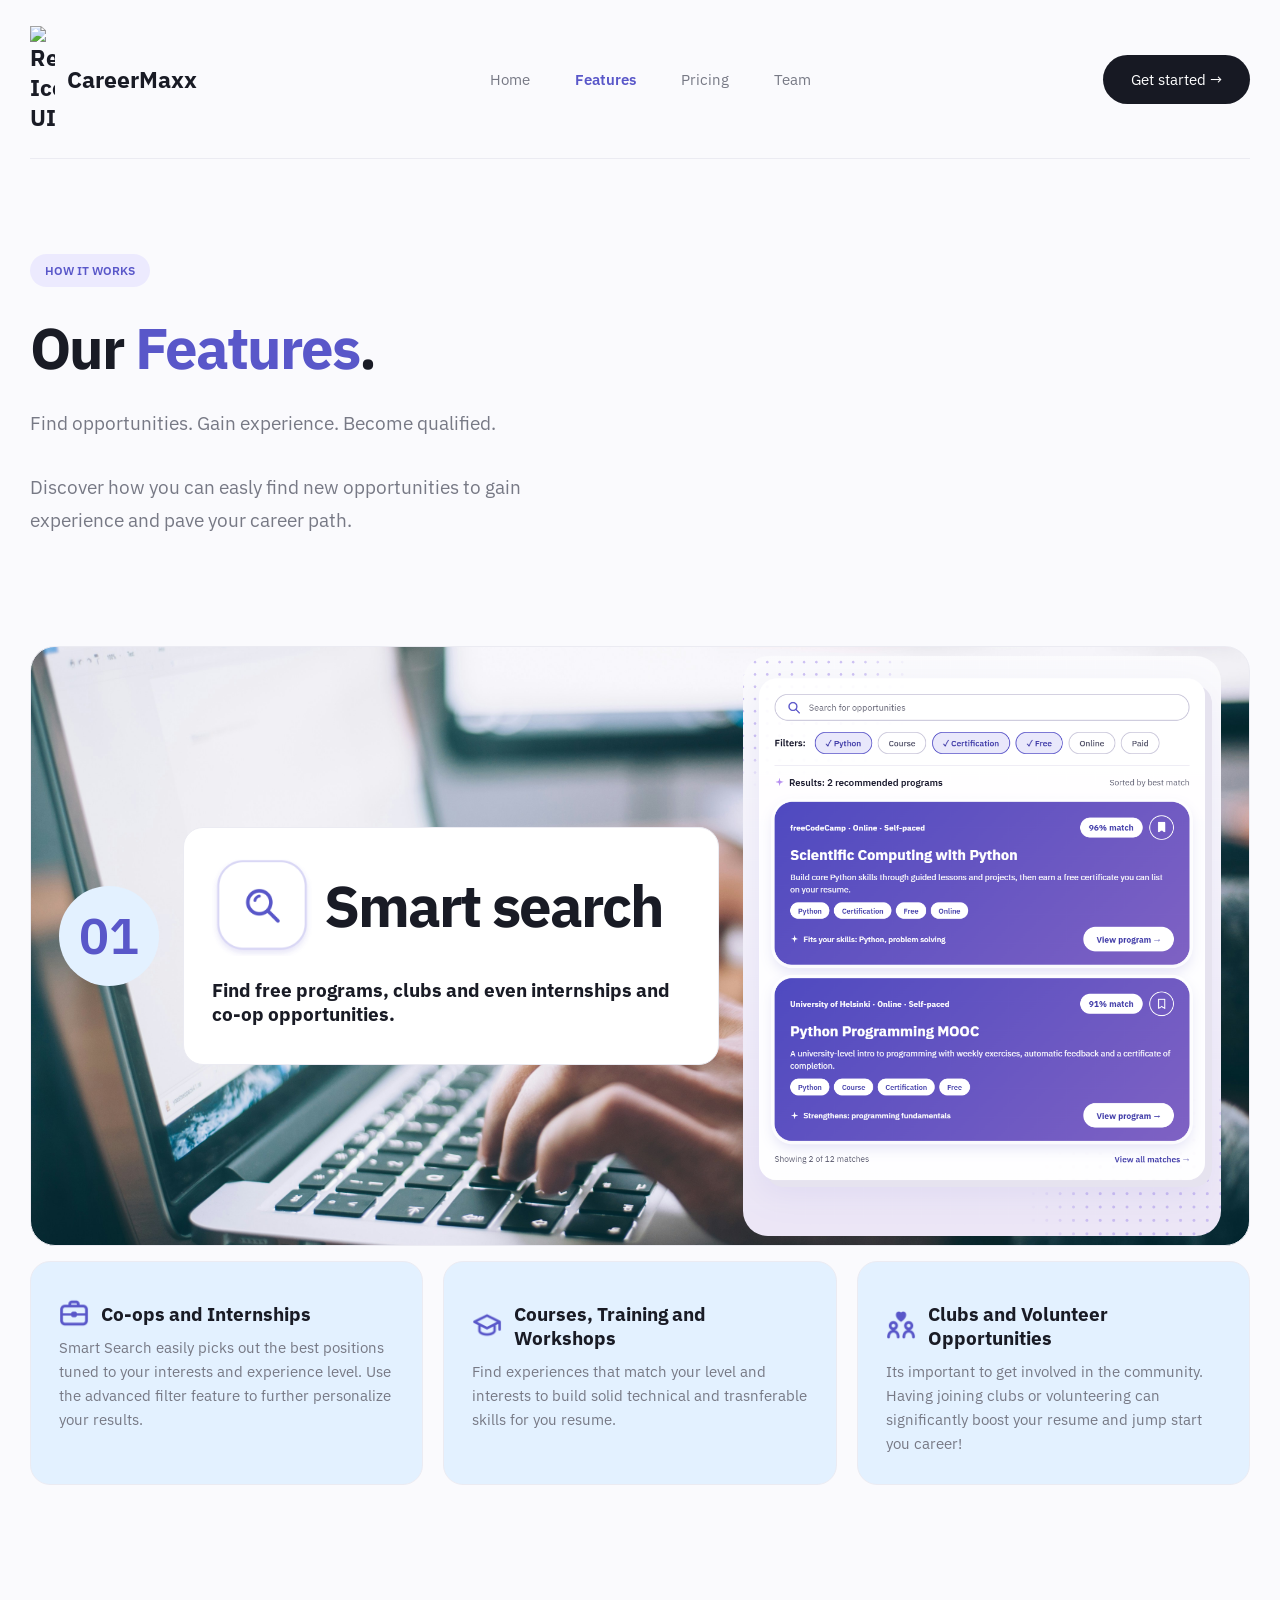
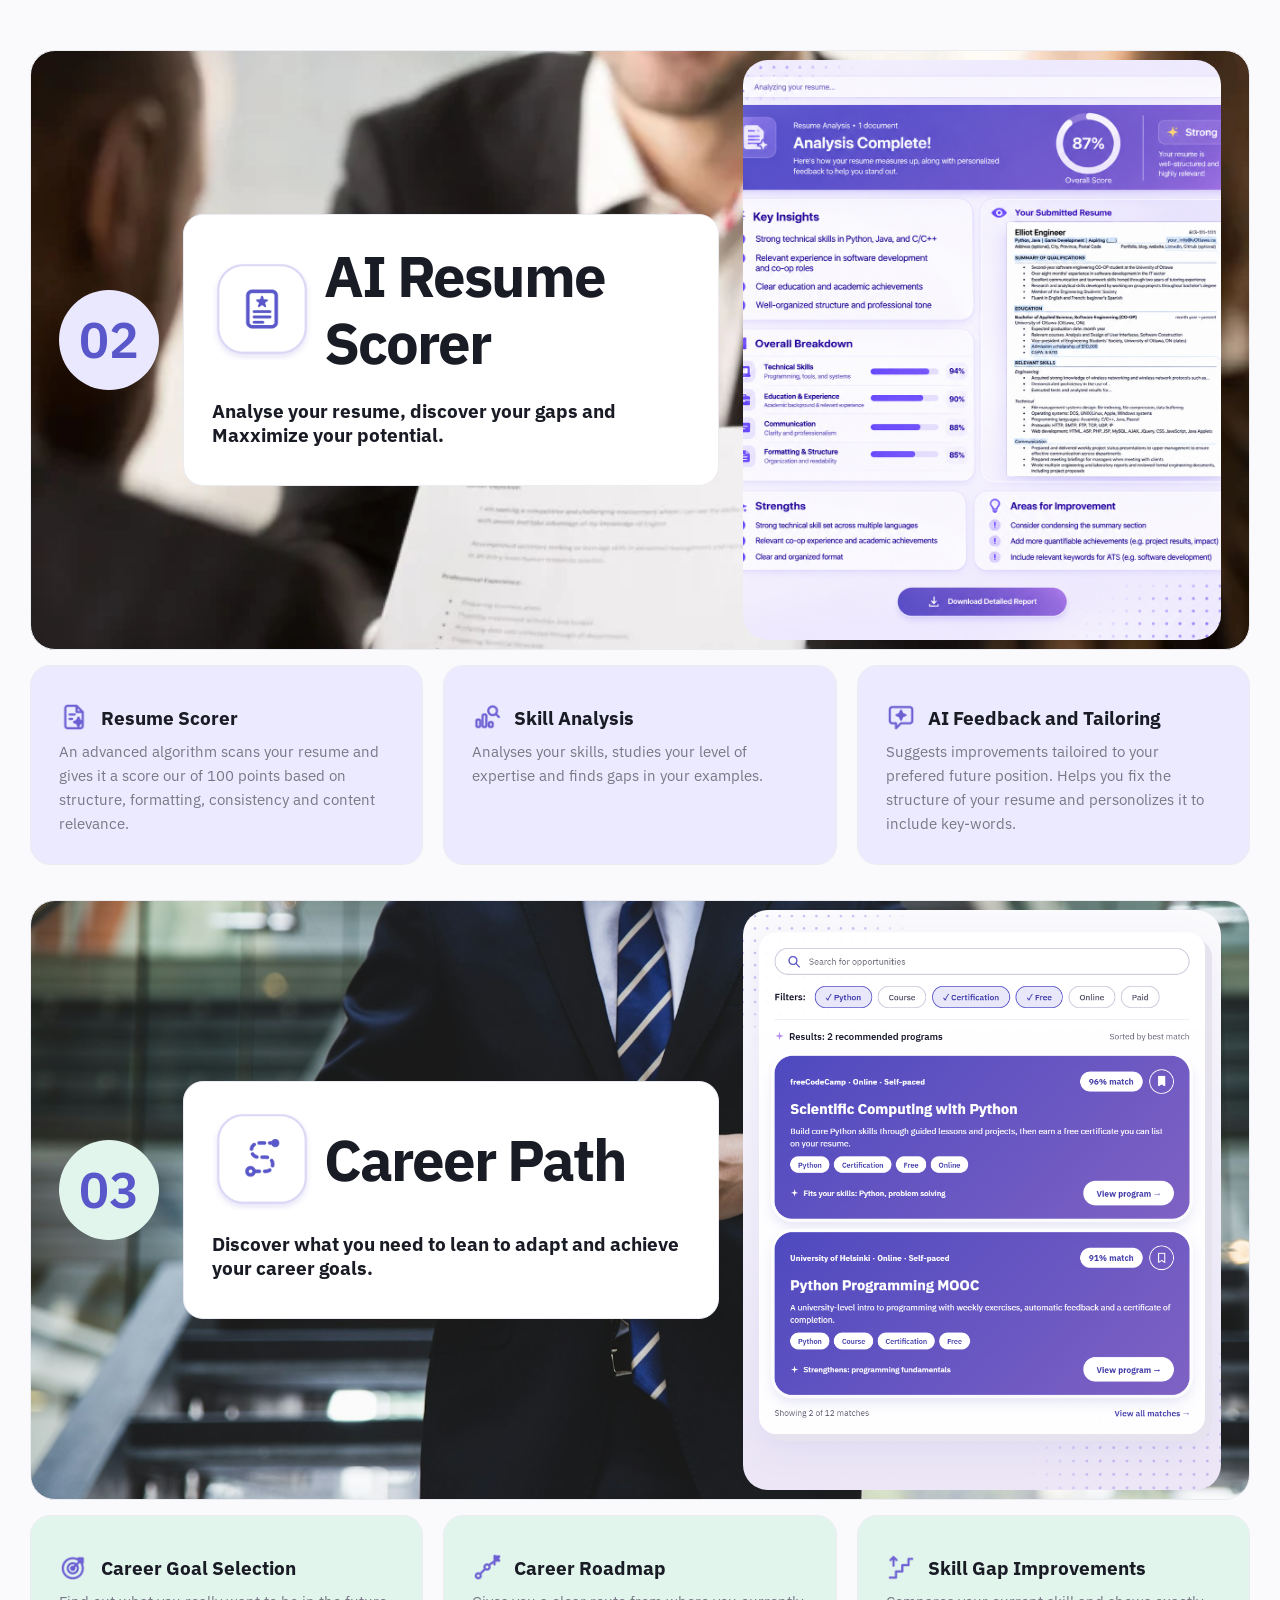
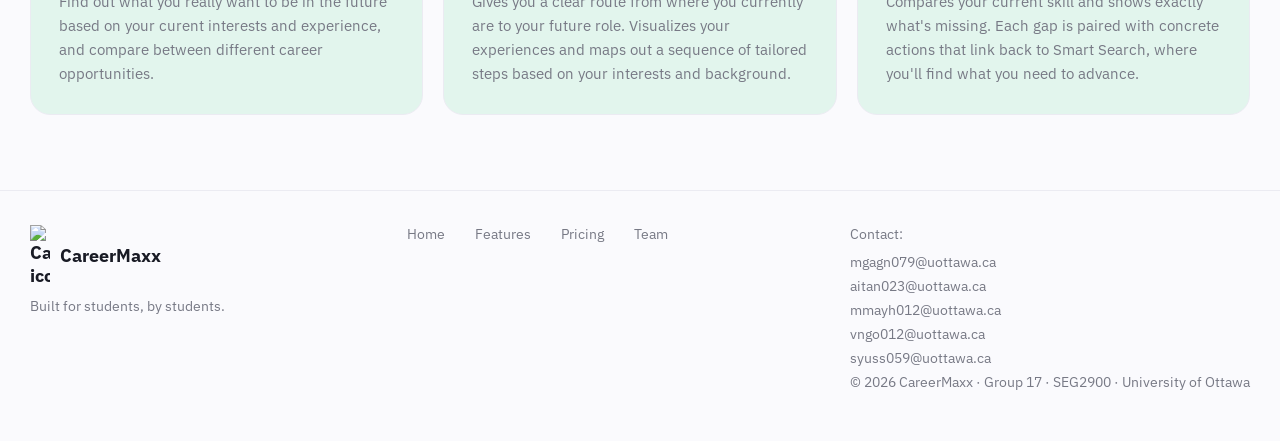
==== commit da9d0a42: "Adam - Features V3 - Added: * 9 New image files in UI Images (Icons for all the 2 feautres + 6 sub-f" ====
--- a/features.html
+++ b/features.html
@@ -67,7 +67,7 @@
         
         <div class="icon icon-circle blue-icon">01</div>
         
-        <div class="feature">
+        <div class="feature" >
             
                 <div class="column-container">
                     
@@ -92,7 +92,7 @@
     <!-- Features 1 info  -->
    
 
-        <div class="features">
+        <div class="features large-space">
 
             
             <div class="feature"style="background-color: var(--light-blue);">
@@ -107,7 +107,7 @@
                
             </div>
 
-            <div class="feature" style="background-color: var(--light-purple);">
+            <div class="feature" style="background-color: var(--light-blue);">
                 <div class="logo">
                     <img src="UI-Images/Features_Programs_Icon.png" alt="ResuMaxx Icon UI" width= "30">
                     <h3> Courses, Training and Workshops </h3>
@@ -118,7 +118,7 @@
                 </p>
             </div>
 
-            <div class="feature"style="background-color: var(--light-green);">
+            <div class="feature"style="background-color: var(--light-blue);">
                 <div class="logo">
                     <img src="UI-Images/Features_Clubs_Icon.png" alt="ResuMaxx Icon UI" width= "30">
                     <h3> Clubs and Volunteer Opportunities </h3>
@@ -136,145 +136,147 @@
 
 
 
-        
+
+     <!-- Feature 2-->
+
+        <div class="feature feature-split feature-image " style="background-image: url('UI-Images/Features_Resume_Analysis_BG.png');">
+    
+            <div class="icon icon-circle purple-icon">02</div>
+            
+            <div class="feature">
+                
+                    <div class="column-container">
+                        
+                        <div class="logo">
+                                <img src="UI-Images/Features_Resume_Icon.png" alt="Smart Searcch Icon UI" width= "100">
+                                
+                                <h1> AI Resume Scorer</h1>
+                            </div>
+                            <h3>
+                                Analyse your resume, discover your gaps and Maxximize your potential.
+                            </h3>
+
+                        </div>
+                        
+                        
+                    </div>
+                    
+                    <div class="feature-demo feature-image" style="background-image: url('UI-Images/Features_Resume_Analysis.png');"> </div>
+        </div>
+
+        <!-- Feature 2 Info -->
+
+        <div class="features">
+
+            
+            <div class="feature"style="background-color: var(--light-purple);">
+                <div class="logo">
+                    <img src="UI-Images/Features_AI_Resume_Scorer.png" alt="ResuMaxx Icon UI" width= "30">
+                    <h3>  Resume Scorer  </h3>
+                </div>
+
+                <p> An advanced algorithm scans your resume and gives it a score our of 100 points based on structure,
+                    formatting, consistency and content relevance. 
+                </p>
+               
+            </div>
+
+            <div class="feature" style="background-color: var(--light-purple);">
+                <div class="logo">
+                    <img src="UI-Images/Features_Skill_Analysis.png" alt="ResuMaxx Icon UI" width= "30">
+                    <h3> Skill Analysis </h3>
+                </div>
+                
+                <p>
+                    Analyses your skills, studies your level of expertise and finds gaps in your examples. 
+                </p>
+            </div>
+
+            <div class="feature"style="background-color: var(--light-purple);">
+                <div class="logo">
+                    <img src="UI-Images/Features_AI_Feedback_Tailoring.png" alt="ResuMaxx Icon UI" width= "30">
+                    <h3> AI Feedback and Tailoring </h3>
+                </div>
+                
+                <p>
+                    Suggests improvements tailoired to your prefered future position. Helps you fix the structure of your resume and personolizes it
+                    to include key-words.
+                </p>
+            </div>
+
+
+        </div>
+
+
+
+
+
         <br>
-     <!-- Feature 2-->
-
-        <div class="feature feature-split feature-image" style="background-image: url('UI-Images/Features_Resume_Analysis_BG.png');">
+     <!-- Feature 3-->
+
+        <div class="feature feature-split feature-image" style="background-image: url('UI-Images/Features_Career_Path_BG.jpg');">
     
-        <div class="icon icon-circle blue-icon">02</div>
+        <div class="icon icon-circle green-icon">03</div>
         
         <div class="feature">
             
                 <div class="column-container">
                     
                     <div class="logo">
-                            <img src="UI-Images/Features_Search_Icon.png" alt="Smart Searcch Icon UI" width= "100">
+                            <img src="UI-Images/Features_Path_Icon.png" alt="Smart Searcch Icon UI" width= "100">
                             
-                            <h1> AI Resume Scorer</h1>
+                            <h1> Career Path </h1>
                         </div>
                         <h3>
-                            Analyse your resume, discover your gaps and Maxximize your potential.
+                            Discover what you need to lean to adapt and achieve your career goals. 
                         </h3>
                         
                 </div>
             </div>
             
-            <div class="feature-demo feature-image" style="background-image: url('UI-Images/Features_Resume_Analysis.png');"> </div>
-            
-        </div>
-
-        <!-- Feature 2 Info -->
+            <div class="feature-demo feature-image" style="background-image: url('UI-Images/Features_Smart_Search.png');"> </div>
+            
+        </div>
+
+        <!-- Feature 3 Info -->
 
         <div class="features">
 
             
-            <div class="feature"style="background-color: var(--light-blue);">
-                <div class="logo">
-                    <img src="UI-Images/Features_COOP_Icon.png" alt="ResuMaxx Icon UI" width= "30">
-                    <h3>  Resume Scorer  </h3>
-                </div>
-
-                <p> An advanced algorithm scans your resume and gives it a score our of 100 points based on structure,
-                    formatting, consistency and content relevance. 
+            <div class="feature"style="background-color: var(--light-green);">
+                <div class="logo">
+                    <img src="UI-Images/Features_Career_Goal_Selection.png" alt="ResuMaxx Icon UI" width= "30">
+                    <h3>  Career Goal Selection  </h3>
+                </div>
+
+                <p> 
+                    Find out what you really want to be in the future based on your curent interests and experience, and compare between different
+                    career opportunities. 
                 </p>
                
             </div>
 
-            <div class="feature" style="background-color: var(--light-purple);">
-                <div class="logo">
-                    <img src="UI-Images/Features_Programs_Icon.png" alt="ResuMaxx Icon UI" width= "30">
-                    <h3> Skill Analysis </h3>
-                </div>
-                
-                <p>
-                    Analyses the content of your resume, determines your level of expertise and suggests improvements 
+            <div class="feature" style="background-color: var(--light-green);">
+                <div class="logo">
+                    <img src="UI-Images/Features_Career_Roadmap.png" alt="ResuMaxx Icon UI" width= "30">
+                    <h3> Career Roadmap </h3>
+                </div>
+                
+                <p>
+                    Gives you a clear route from where you currently are to your future role. Visualizes your experiences and maps out a sequence
+                    of tailored steps based on your interests and background.
                 </p>
             </div>
 
             <div class="feature"style="background-color: var(--light-green);">
                 <div class="logo">
-                    <img src="UI-Images/Features_Clubs_Icon.png" alt="ResuMaxx Icon UI" width= "30">
-                    <h3> Clubs and Volunteer Opportunities </h3>
-                </div>
-                
-                <p>
-                    Its important to get involved in the community. Having joining clubs or volunteering can significantly boost your
-                    resume and jump start you career!
-                </p>
-            </div>
-
-
-        </div>
-
-
-
-
-
-        <br>
-     <!-- Feature 3-->
-
-        <div class="feature feature-split feature-image" style="background-image: url('UI-Images/Features_Smart_Search_BG.jpg');">
-    
-        <div class="icon icon-circle blue-icon">01</div>
-        
-        <div class="feature">
-            
-                <div class="column-container">
-                    
-                    <div class="logo">
-                            <img src="UI-Images/Features_Search_Icon.png" alt="Smart Searcch Icon UI" width= "100">
-                            
-                            <h1> Smart search</h1>
-                        </div>
-                        <h3>
-                            Find free programs, clubs and even internships and co-op opportunities.
-                        </h3>
-                        
-                </div>
-            </div>
-            
-            <div class="feature-demo feature-image" style="background-image: url('UI-Images/Features_Smart_Search.png');"> </div>
-            
-        </div>
-
-        <!-- Feature 3 Info -->
-
-        <div class="features">
-
-            
-            <div class="feature"style="background-color: var(--light-blue);">
-                <div class="logo">
-                    <img src="UI-Images/Features_COOP_Icon.png" alt="ResuMaxx Icon UI" width= "30">
-                    <h3>  Co-ops and Internships  </h3>
-                </div>
-
-                <p> Smart Search easily picks out the best positions tuned to your interests and experience level. Use the advanced
-                    filter feature to further personalize your results. 
-                </p>
-               
-            </div>
-
-            <div class="feature" style="background-color: var(--light-purple);">
-                <div class="logo">
-                    <img src="UI-Images/Features_Programs_Icon.png" alt="ResuMaxx Icon UI" width= "30">
-                    <h3> Courses, Training and Workshops </h3>
-                </div>
-                
-                <p>
-                    Find experiences that match your level and interests to build solid technical and trasnferable skills for you resume. 
-                </p>
-            </div>
-
-            <div class="feature"style="background-color: var(--light-green);">
-                <div class="logo">
-                    <img src="UI-Images/Features_Clubs_Icon.png" alt="ResuMaxx Icon UI" width= "30">
-                    <h3> Clubs and Volunteer Opportunities </h3>
-                </div>
-                
-                <p>
-                    Its important to get involved in the community. Having joining clubs or volunteering can significantly boost your
-                    resume and jump start you career!
+                    <img src="UI-Images/Features_Skill_Gap_Improvements.png" alt="ResuMaxx Icon UI" width= "30">
+                    <h3> Skill Gap Improvements </h3>
+                </div>
+                
+                <p>
+                    Compares your current skill and shows exactly what's missing. Each gap is paired with concrete actions that link back to
+                    Smart Search, where you'll find what you need to advance. 
                 </p>
             </div>
 
--- a/style.css
+++ b/style.css
@@ -51,6 +51,12 @@
     display: flex;
     flex-direction: column;
     gap: 10px;
+}
+
+/* Line break - Custom spacing */
+
+.large-space{
+    margin-bottom: 150px;
 }
 
 /* ---------- Navigation Bar ---------- */
@@ -900,7 +906,7 @@
     border-radius: 28px;
     overflow: hidden;
     background-color: var(--dark);
-    isolation: isaolate;
+    isolation: isolate;
     transform: translateZ(0);
     clip-path: inset(0 round 28px);
 
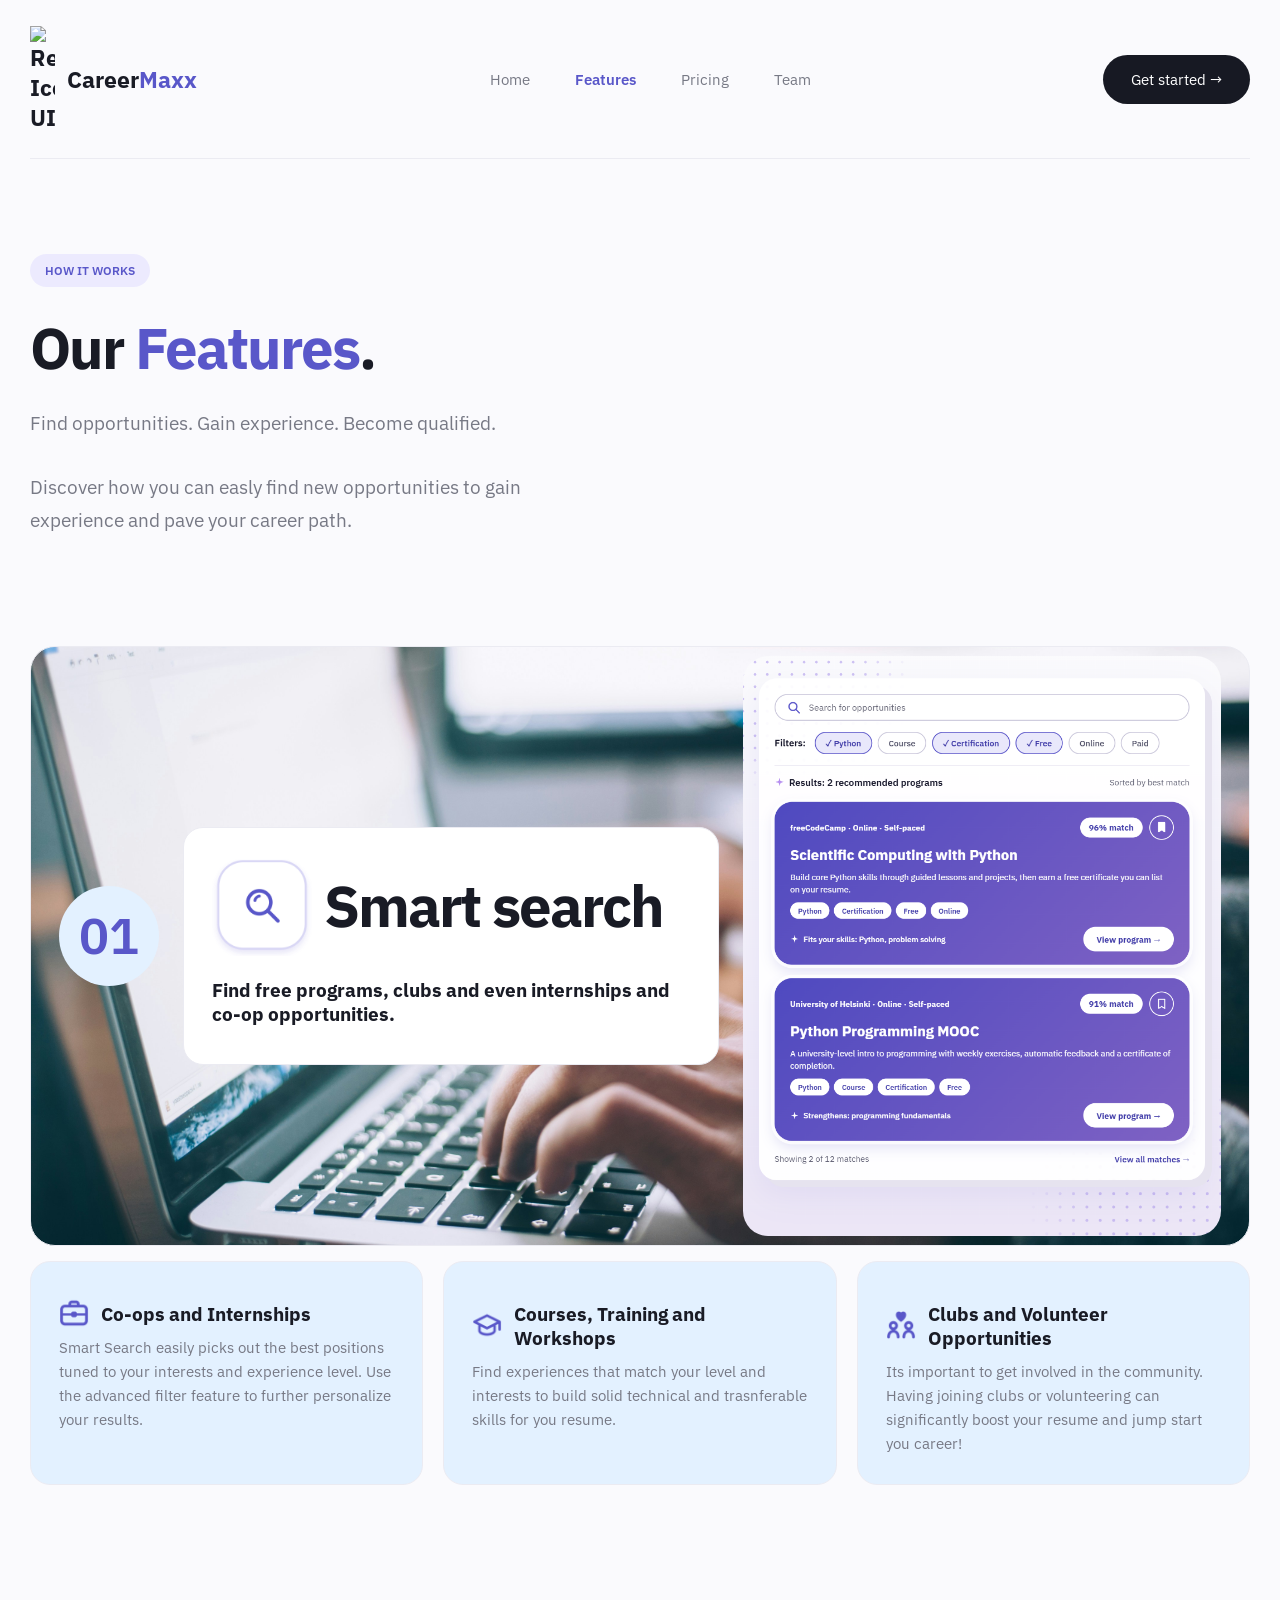
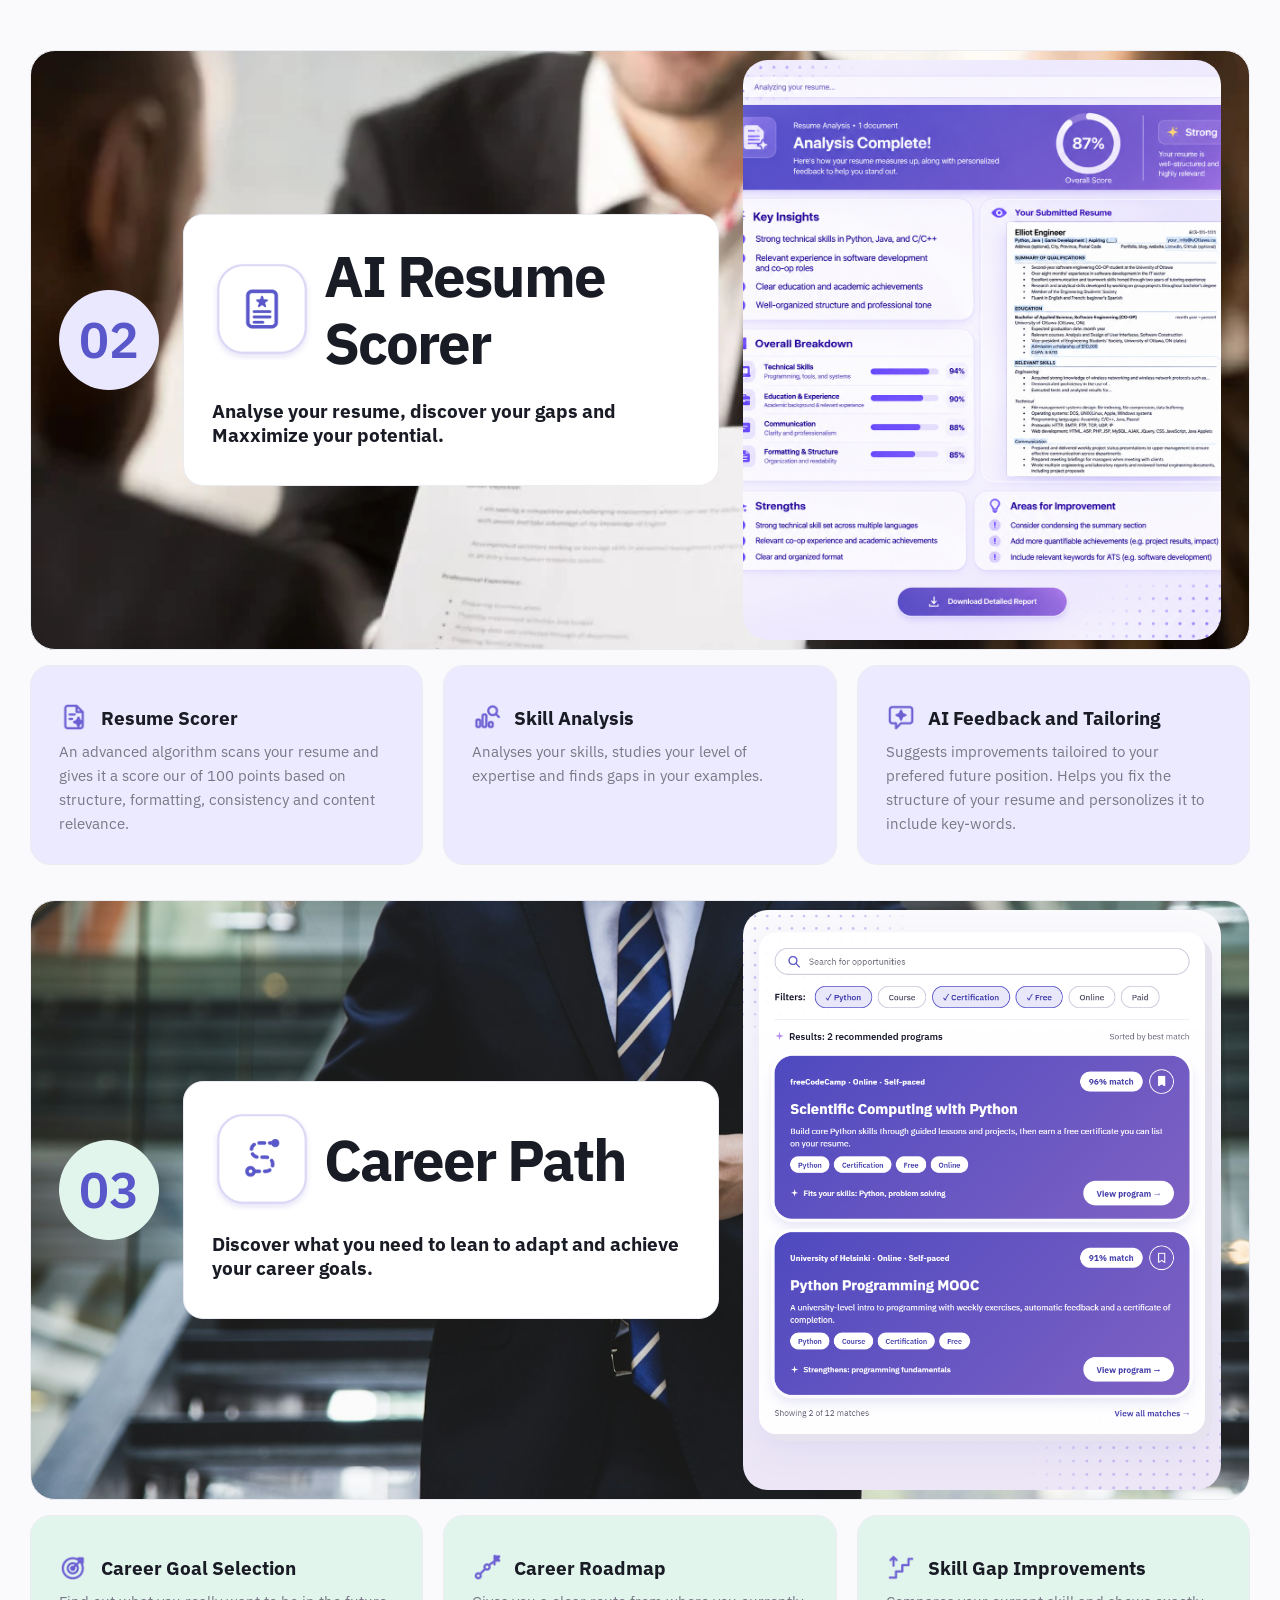
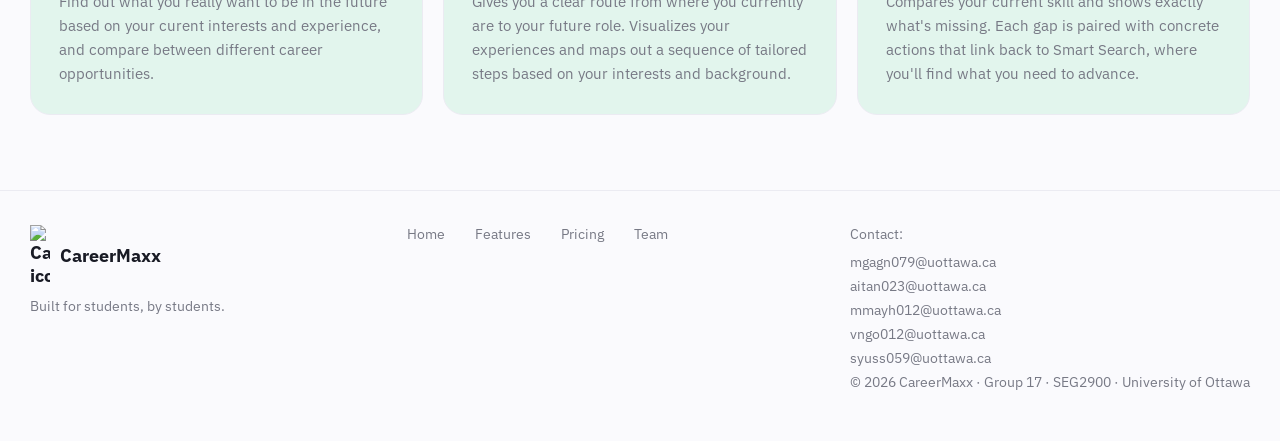
==== commit f0427f21: "CareerMaxx purple and weight" ====
--- a/features.html
+++ b/features.html
@@ -9,7 +9,7 @@
     <title> Features </title>
 
     <!-- Loads the fonts from Google Fonts (needs internet) -->
-    <link href="https://fonts.googleapis.com/css2?family=IBM+Plex+Mono&family=IBM+Plex+Sans:wght@400;500;600&display=swap" rel="stylesheet">
+    <link href="https://fonts.googleapis.com/css2?family=IBM+Plex+Mono&family=IBM+Plex+Sans:wght@400;500;600;700&display=swap" rel="stylesheet">
 
     <!-- External CSS stylesheet -->
     <link rel="stylesheet" href="style.css">
@@ -25,7 +25,7 @@
 
         <div class="logo">
             <img src="UI-Images/CareerMaxx-Icon.png" alt="ResuMaxx Icon UI" width= "25">
-            CareerMaxx
+            <span>Career<span class="purple-text">Maxx</span></span>
         </div>
 
         <ul class="nav-links">
--- a/style.css
+++ b/style.css
@@ -673,7 +673,7 @@
 
 .free-card,
 .Plus-card,
-.Extra-card {
+.Pro-card {
     flex: 1;
     min-width: 0;
     border: none;
@@ -693,7 +693,7 @@
 
 .free-card:hover,
 .Plus-card:hover,
-.Extra-card:hover {
+.Pro-card:hover {
     transform: translateY(-10px);
     box-shadow: 0 15px 30px rgba(0, 0, 0, 0.12);
 }
@@ -758,27 +758,27 @@
     line-height: 1.5;
 }
 
-/* ---------- Extra Card ---------- */
-
-.Extra-card {
+/* ---------- Pro Card ---------- */
+
+.Pro-card {
     background-color: #5957C9;
     color: black;
     min-height: 460px;
 }
 
-.Extra-card h1 {
+.Pro-card h1 {
     font-size: 28px;
     margin: 0;
     letter-spacing: -1px;
 }
 
-.Extra-card p {
+.Pro-card p {
     font-size: 30px;
     font-weight: 700;
     margin: 0;
 }
 
-.Extra-card ul {
+.Pro-card ul {
     display: flex;
     flex-direction: column;
     gap: 16px;
@@ -793,7 +793,7 @@
 
 .free-card .button,
 .Plus-card .button,
-.Extra-card .button {
+.Pro-card .button {
     margin-top: auto;
     width: 100%;
     flex-shrink: 0;
@@ -803,7 +803,7 @@
 
 .free-card .button:hover,
 .Plus-card .button:hover,
-.Extra-card .button:hover {
+.Pro-card .button:hover {
     background-color: #33354A;
 }
 
@@ -823,7 +823,7 @@
 
     .free-card,
     .Plus-card,
-    .Extra-card {
+    .Pro-card {
         width: 100%;
         min-height: auto;
         padding: 30px;
@@ -844,7 +844,7 @@
 
     .free-card,
     .Plus-card,
-    .Extra-card {
+    .Pro-card {
         border-radius: 25px;
         padding: 25px;
     }
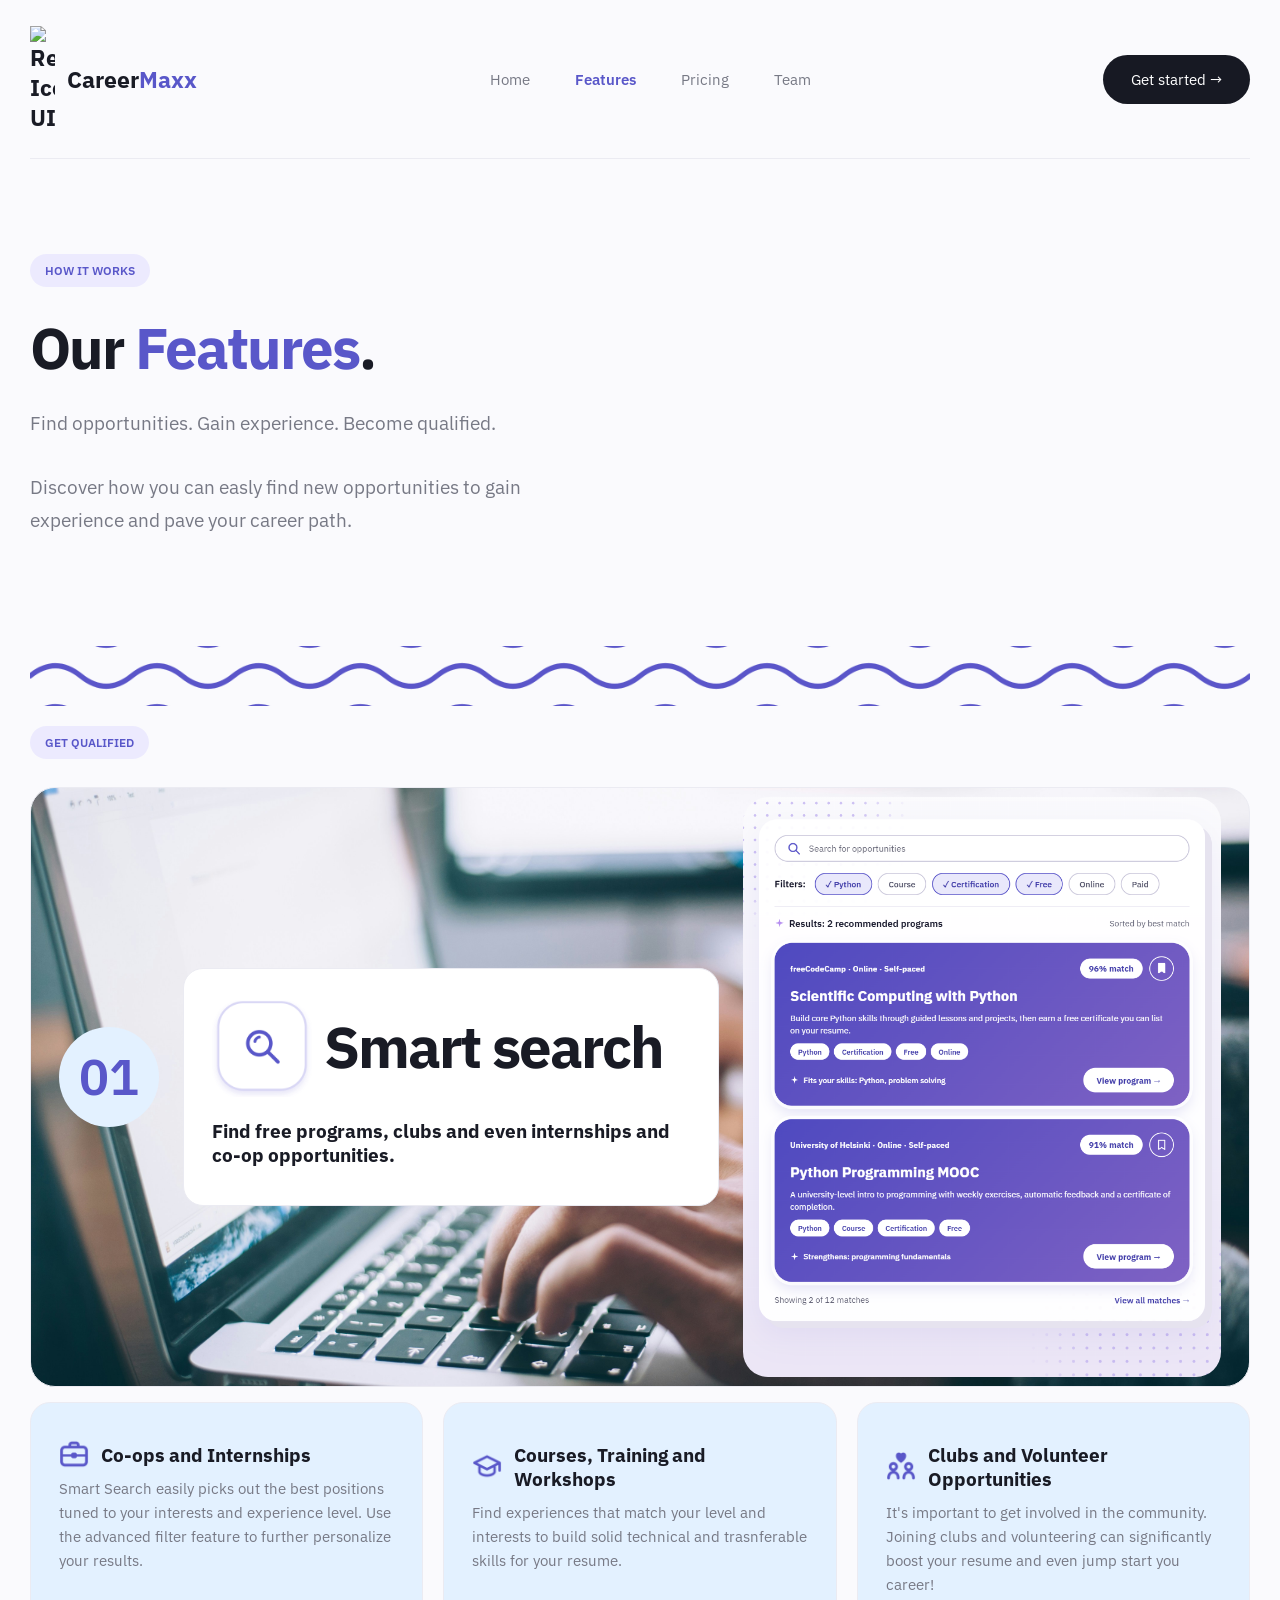
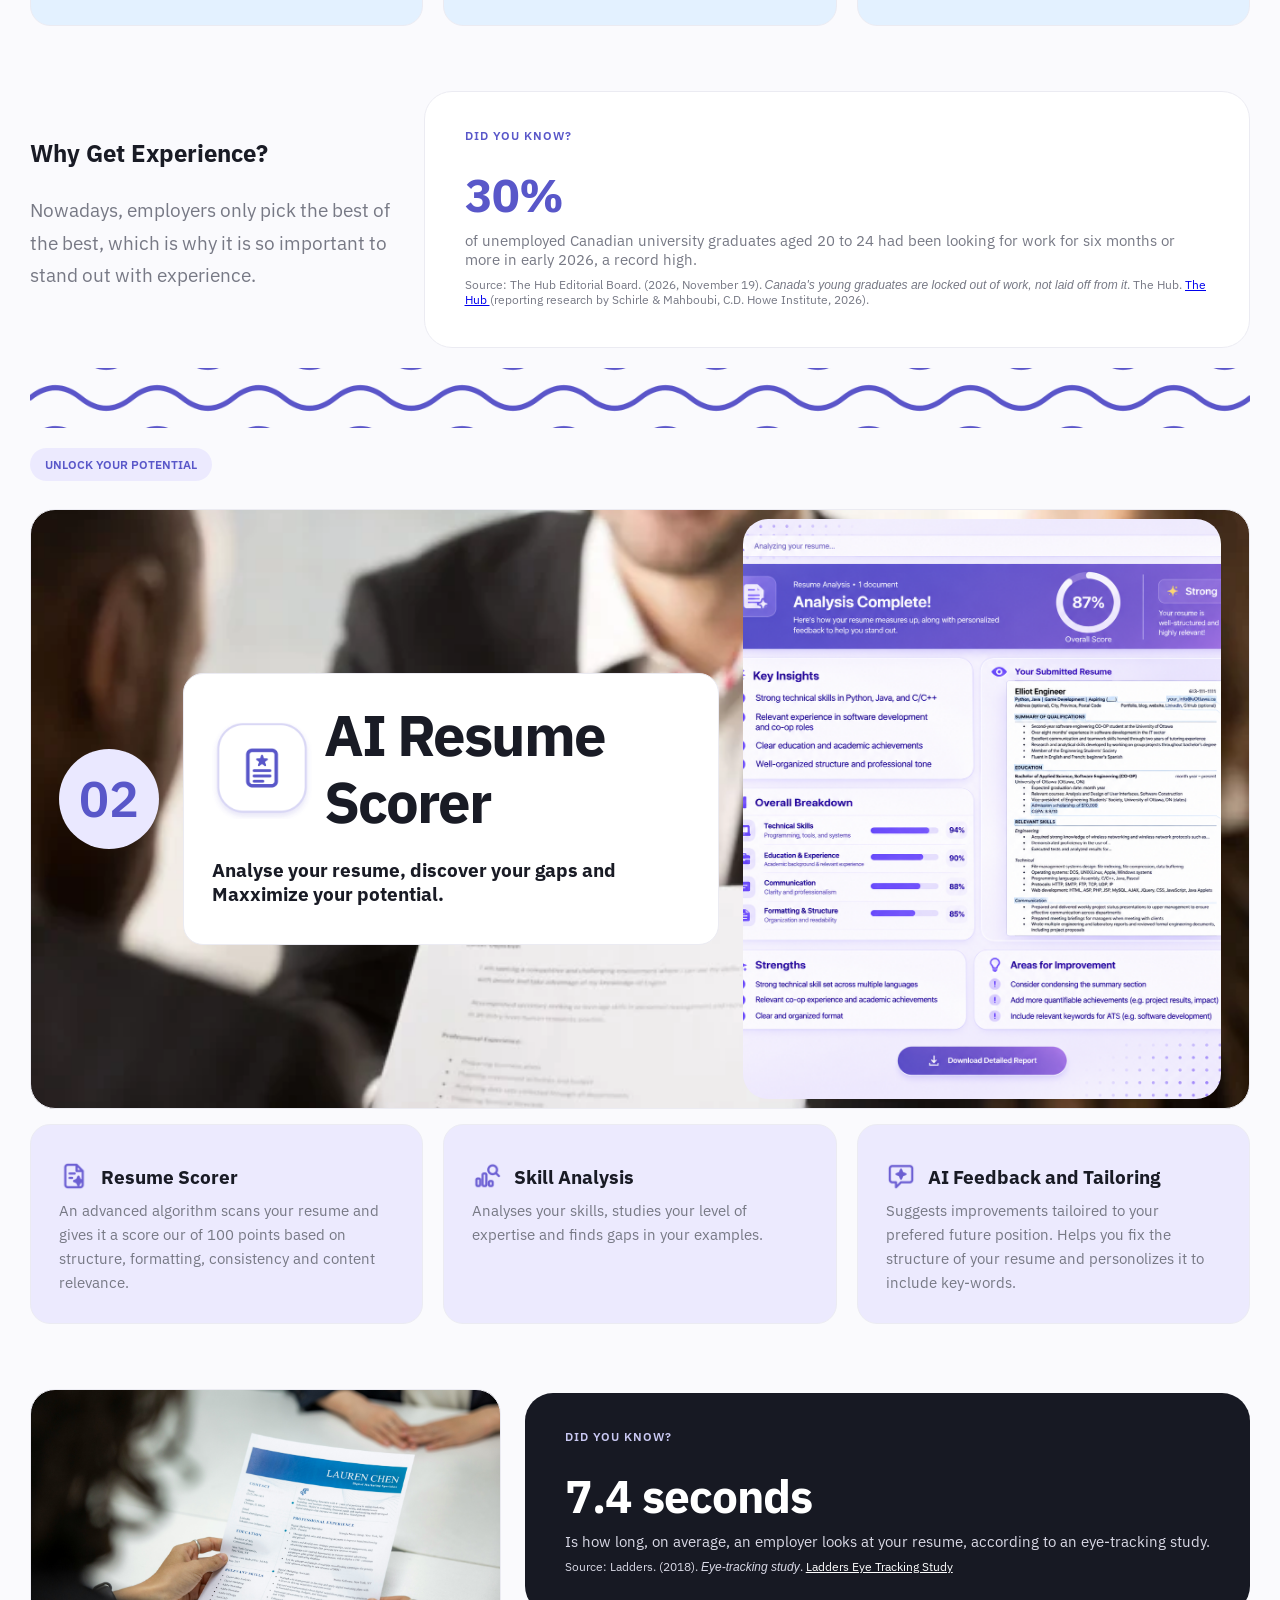
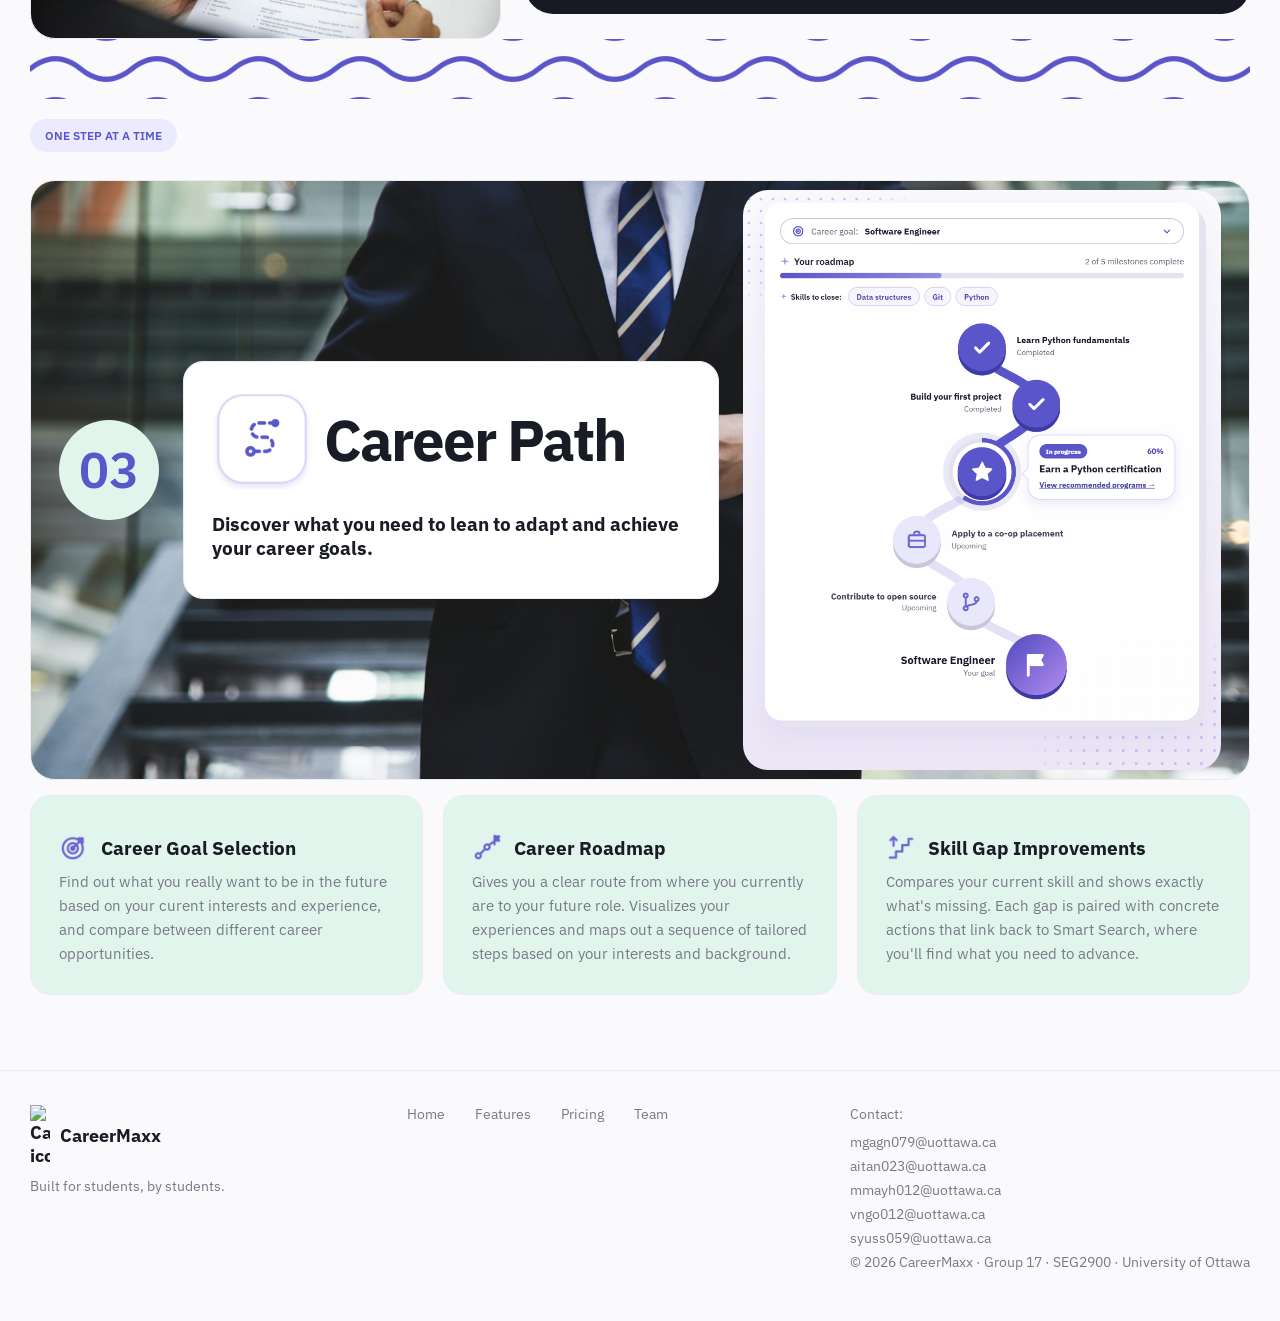
==== commit 31d2d6e8: "Adam - Features V4 - Almost done, added more elements to features page * Added facts extra info to f" ====
--- a/features.html
+++ b/features.html
@@ -15,6 +15,11 @@
     <link rel="stylesheet" href="style.css">
 
 </head>
+
+
+
+
+<!-- #############################################             MAIN TITLE             #######################################################-->
 
 <body>
 
@@ -59,9 +64,16 @@
             </p>
         </div>
     </div>
- 
+    
+
+    <div class = "squiggle-divider"> </div>
+
+
+    <!-- #############################################             FEATURE 1             #######################################################-->
 
     <!-- Feature 1 -->  
+
+    <div class="tag"> GET QUALIFIED </div>
     
     <div class="feature feature-split feature-image" style="background-image: url('UI-Images/Features_Smart_Search_BG.jpg');">
         
@@ -83,16 +95,15 @@
                 </div>
             </div>
             
-            <div class="feature-demo feature-image" style="background-image: url('UI-Images/Features_Smart_Search.png');"> </div>
+            <div class="feature-demo feature-image" style="background-image: url('UI-Images/Features_Smart_Search_Demo.png');"> </div>
             
         </div>
     
         
-  
     <!-- Features 1 info  -->
    
 
-        <div class="features large-space">
+        <div class="features small-space">
 
             
             <div class="feature"style="background-color: var(--light-blue);">
@@ -114,7 +125,7 @@
                 </div>
                 
                 <p>
-                    Find experiences that match your level and interests to build solid technical and trasnferable skills for you resume. 
+                    Find experiences that match your level and interests to build solid technical and trasnferable skills for your resume. 
                 </p>
             </div>
 
@@ -125,19 +136,52 @@
                 </div>
                 
                 <p>
-                    Its important to get involved in the community. Having joining clubs or volunteering can significantly boost your
-                    resume and jump start you career!
-                </p>
-            </div>
-
-
-        </div>
-
-
-
+                    It's important to get involved in the community. Joining clubs and volunteering can significantly boost your
+                    resume and even jump start you career!
+                </p>
+            </div>
+
+
+        </div>
+
+        <!-- ############## EXTRA INFO ################ -->
+
+        <div class= "feature-split"> 
+            <div>
+
+                <h2> Why Get Experience?</span></h2>
+                <div class = "subtitle"> Nowadays, employers only pick the best of the best, which is why it is so important to stand out with experience. </div>
+            </div>
+      
+            <div class="stats-row stats-light">
+                <div class="stats-label">DID YOU KNOW?</div>
+                <div class="stats">
+                    <div class="stat">
+                        <div class="stat-number">30%</div>
+                        <p class="stat-text">
+                            of unemployed Canadian university graduates aged 20 to 24 had been
+                            looking for work for six months or more in early 2026, a record high.
+                        </p>
+                        <p class="stat-source">
+                            Source: The Hub Editorial Board. (2026, November 19).
+                            <i>Canada's young graduates are locked out of work, not laid off from it</i>. The Hub.
+                            <a href="https://thehub.ca/2026/11/19/canadas-young-graduates-are-locked-out-of-work-not-laid-off-from-it/"
+                            target="_blank" rel="noopener"> The Hub </a>
+                            (reporting research by Schirle &amp; Mahboubi, C.D. Howe Institute, 2026).
+                        </p>
+                    </div>
+                </div>
+            </div>
+    </div>
+
+        <div class = "squiggle-divider"> </div>
+
+    <!-- #############################################             FEATURE 2             #######################################################-->
 
 
      <!-- Feature 2-->
+
+     <div class="tag"> UNLOCK YOUR POTENTIAL </div>
 
         <div class="feature feature-split feature-image " style="background-image: url('UI-Images/Features_Resume_Analysis_BG.png');">
     
@@ -161,14 +205,14 @@
                         
                     </div>
                     
-                    <div class="feature-demo feature-image" style="background-image: url('UI-Images/Features_Resume_Analysis.png');"> </div>
+                    <div class="feature-demo feature-image" style="background-image: url('UI-Images/Features_Resume_Analysis_Demo.png');"> </div>
         </div>
 
         <!-- Feature 2 Info -->
 
-        <div class="features">
-
-            
+        <div class="features small-space">
+
+
             <div class="feature"style="background-color: var(--light-purple);">
                 <div class="logo">
                     <img src="UI-Images/Features_AI_Resume_Scorer.png" alt="ResuMaxx Icon UI" width= "30">
@@ -206,12 +250,36 @@
 
 
         </div>
-
-
-
-
-
-        <br>
+        <!-- ############## EXTRA INFO ################ -->
+
+        <div class= "feature-split"> 
+            <div class = 'feature feature-image'; style="height: 250px; background-image: url('UI-Images/Features_Info_Resume_Fact_Image.jpg');"> </div>
+
+            <div class="stats-row stats-dark">
+                <div class="stats-label">DID YOU KNOW?</div>
+                <div class="stats">
+                    <div class="stat">
+                        <div class="stat-number">7.4 seconds</div>
+                        <p class="stat-text">
+                            Is how long, on average, an employer looks at your resume, according to an eye-tracking study. 
+                        </p>
+                        <p class="stat-source">
+                            Source: Ladders. (2018). <i>Eye-tracking study</i>.
+                            <a style= "color: white"; href="https://csuglobal.edu/sites/default/files/blog-files/theladders-eyetracking-studyc2.pdf"
+                            target="_blank" rel="noopener"> Ladders Eye Tracking Study </a>
+                        </p>
+                    </div>
+                </div>
+            </div>
+    </div>
+
+        <div class = "squiggle-divider"> </div>
+
+
+    <!-- #############################################             FEATURE 3             #######################################################-->
+
+    <div class="tag"> ONE STEP AT A TIME </div>
+
      <!-- Feature 3-->
 
         <div class="feature feature-split feature-image" style="background-image: url('UI-Images/Features_Career_Path_BG.jpg');">
@@ -234,7 +302,7 @@
                 </div>
             </div>
             
-            <div class="feature-demo feature-image" style="background-image: url('UI-Images/Features_Smart_Search.png');"> </div>
+            <div class="feature-demo feature-image" style="background-image: url('UI-Images/Features_Career_Path_Demo.png');"> </div>
             
         </div>
 
@@ -285,6 +353,11 @@
 
 
     </div>
+
+        <!-- ########################################            SIGN UP + FOOTER             #######################################################-->
+
+
+    
 
 <!-- Sign up popup -->
 <div class="overlay" id="popup">
--- a/style.css
+++ b/style.css
@@ -53,10 +53,22 @@
     gap: 10px;
 }
 
-/* Line break - Custom spacing */
+/* Line breaks and Custom spacing */
+
+.small-space{
+    margin-bottom: 50px;
+}
 
 .large-space{
     margin-bottom: 150px;
+}
+
+.squiggle-divider{
+    background-size: contain;
+    background-position: center;
+    margin-bottom: 20px;
+    padding: 30px;
+    background-image: url('UI-Images/Features_Squiggle_Divider.png');
 }
 
 /* ---------- Navigation Bar ---------- */
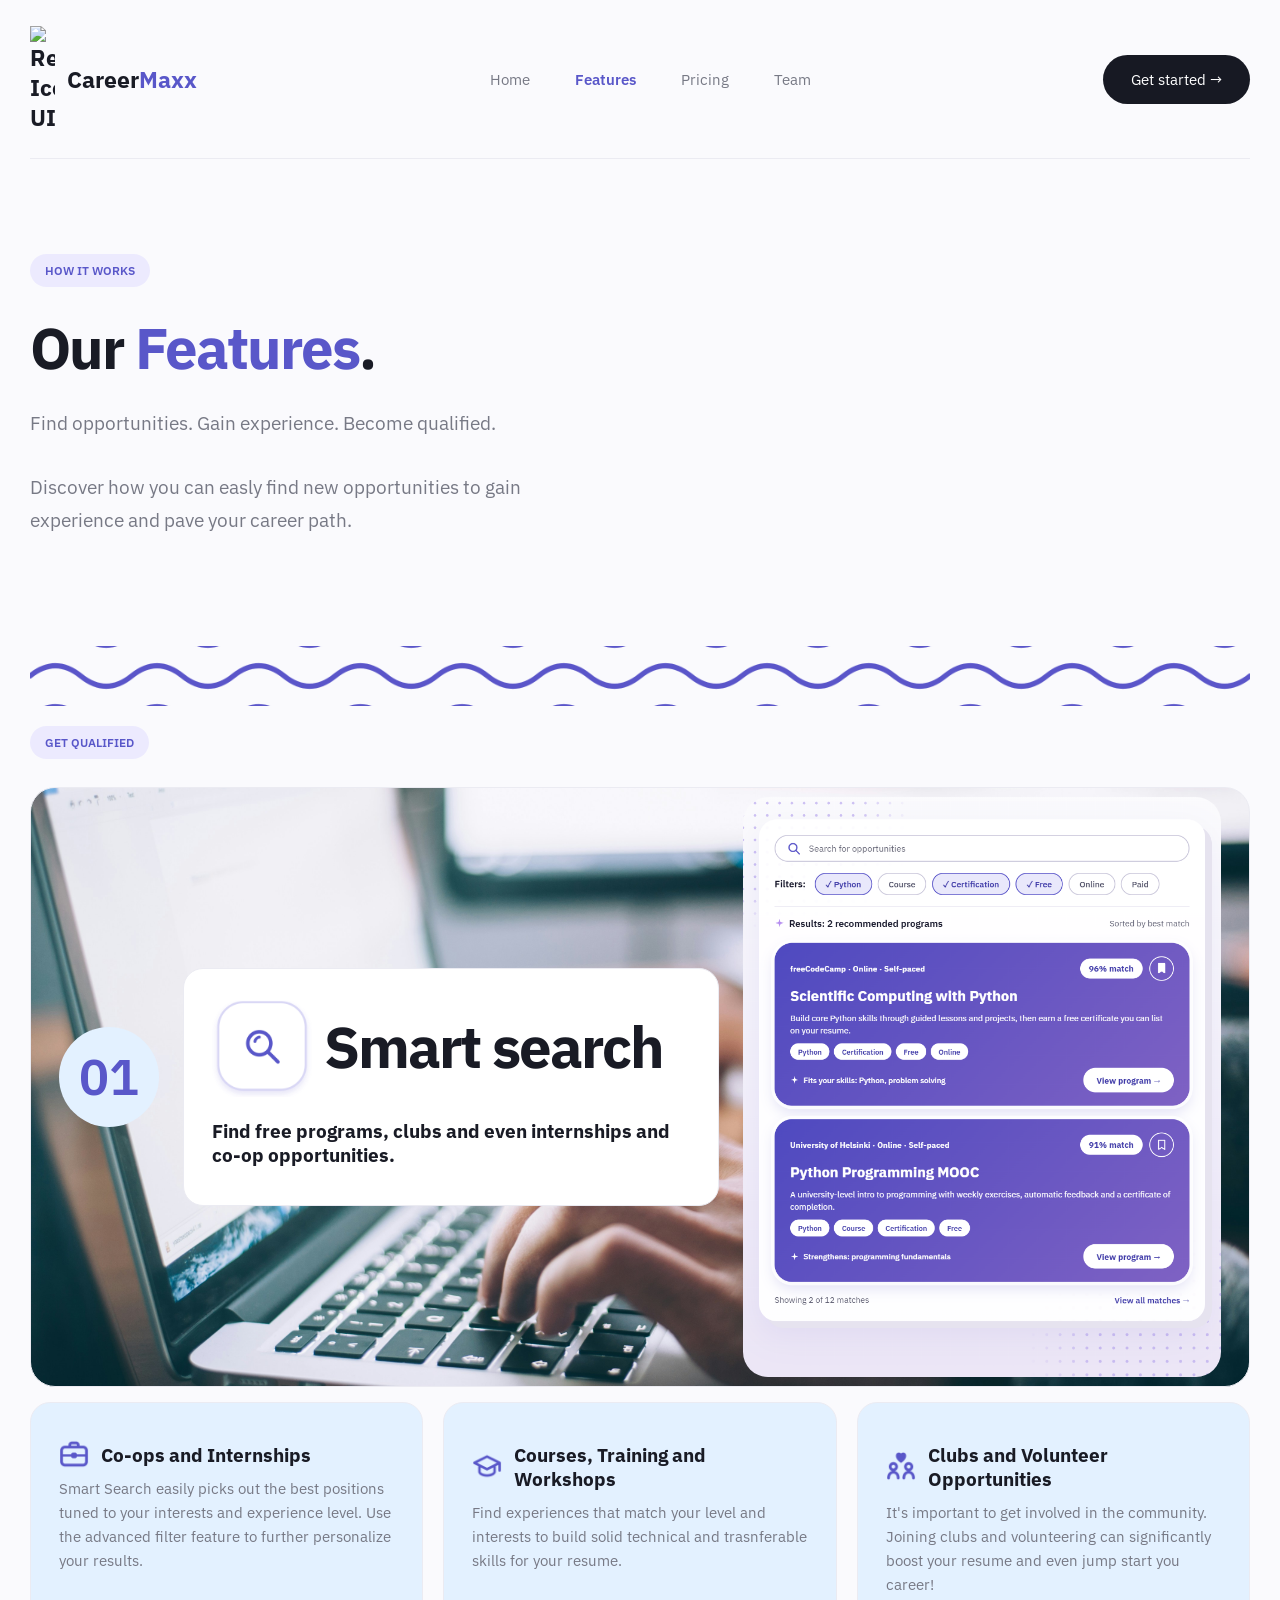
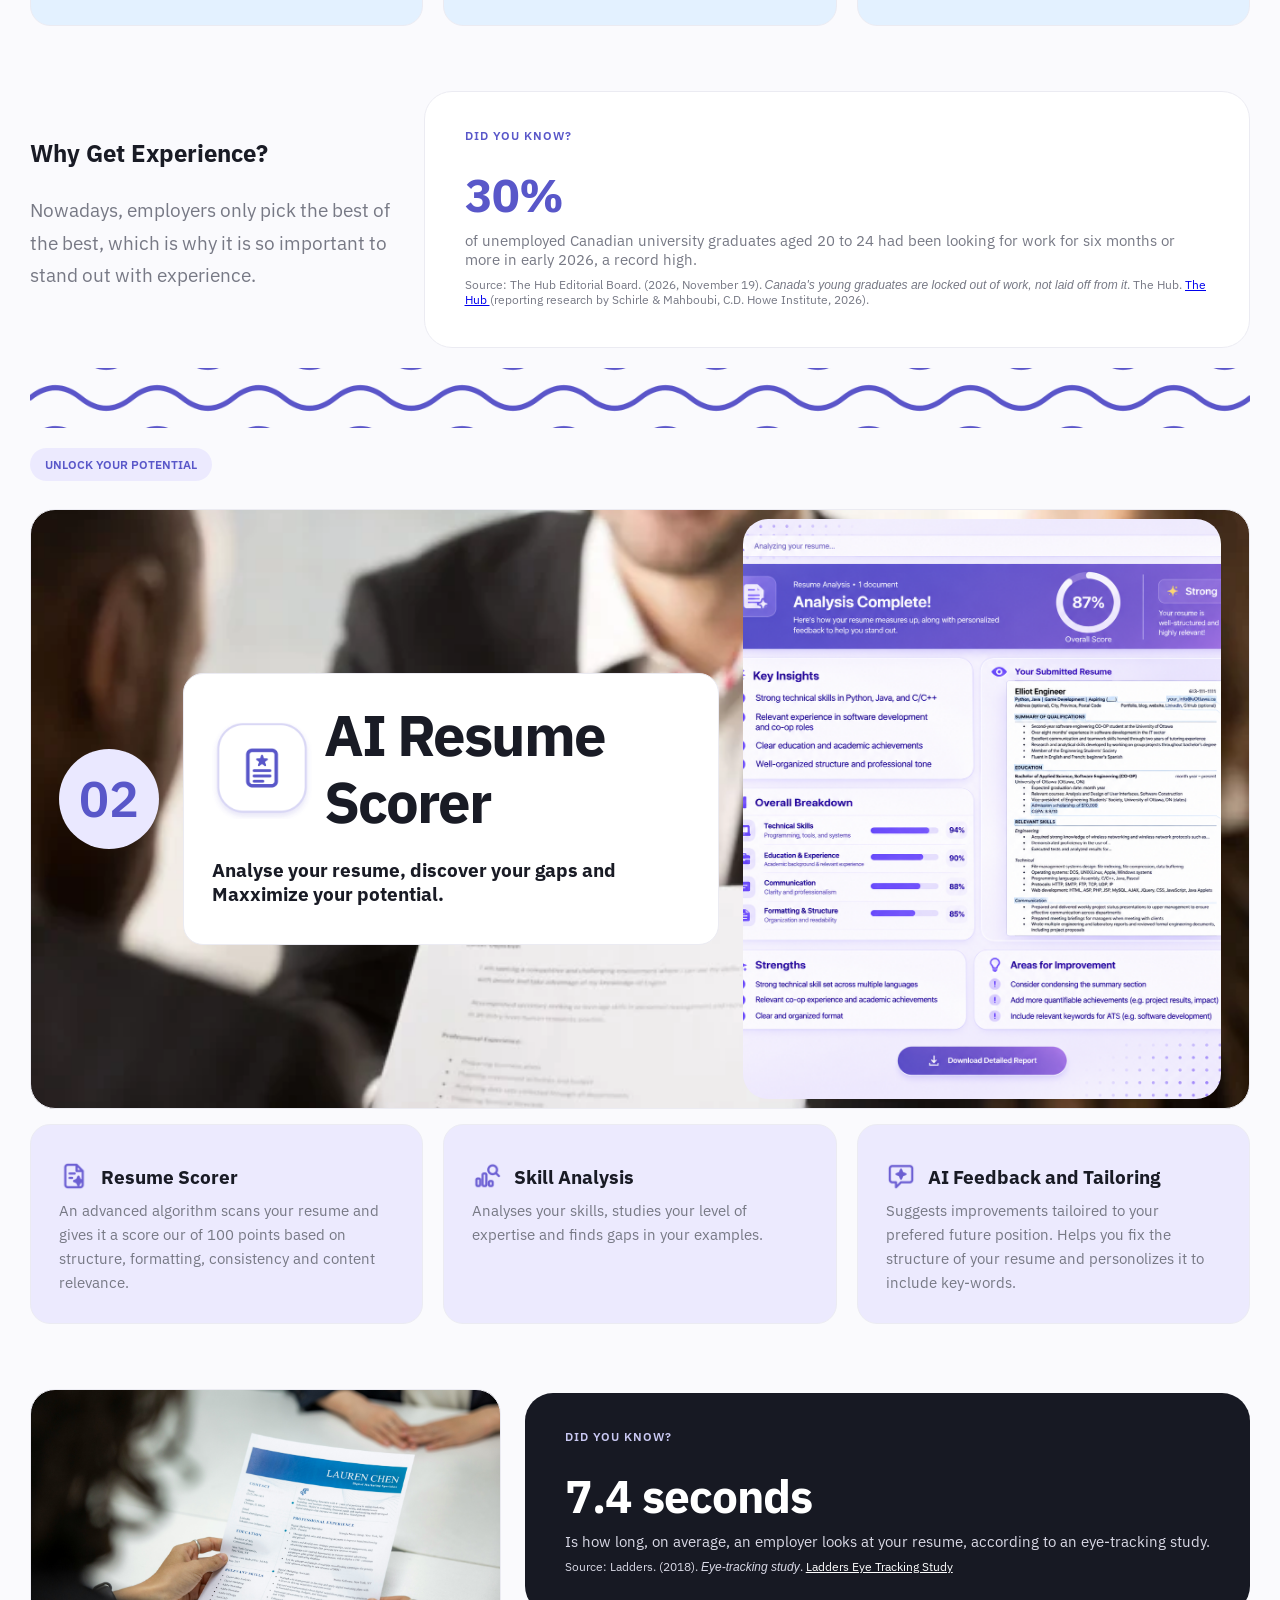
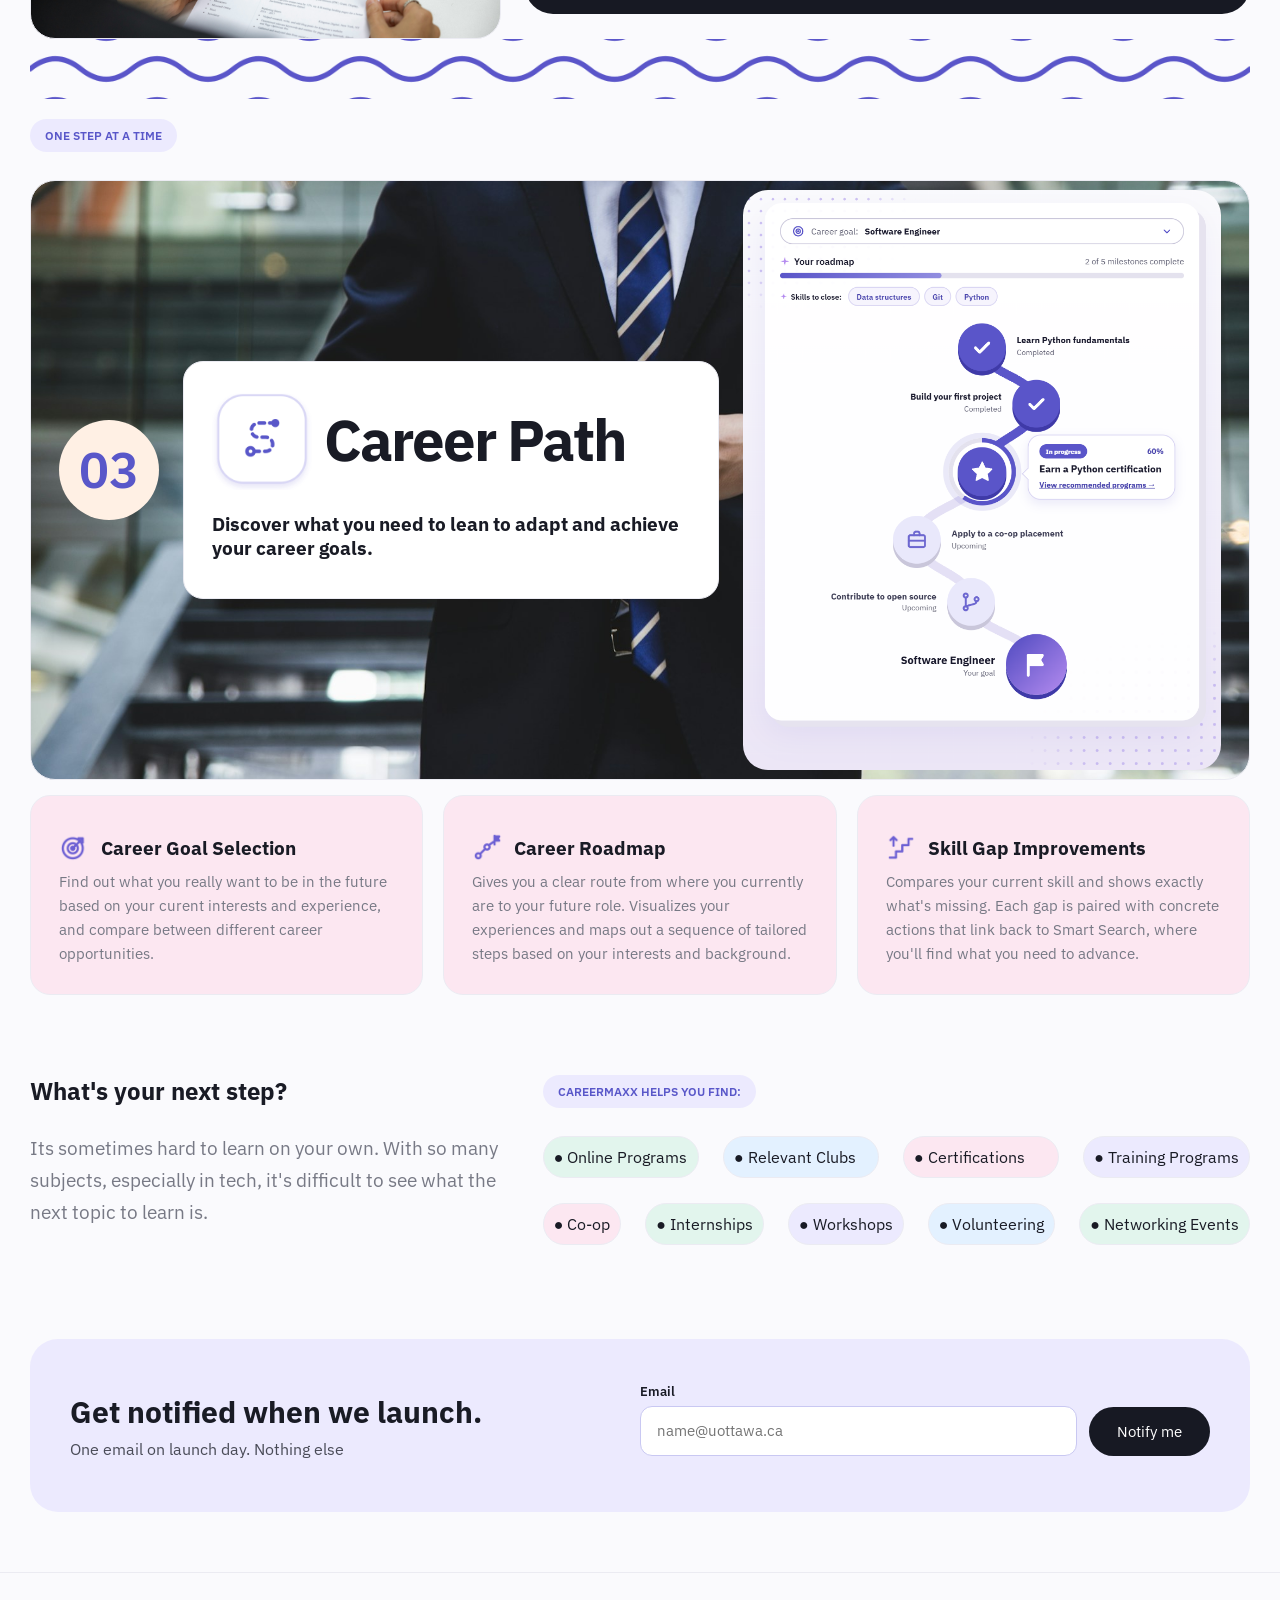
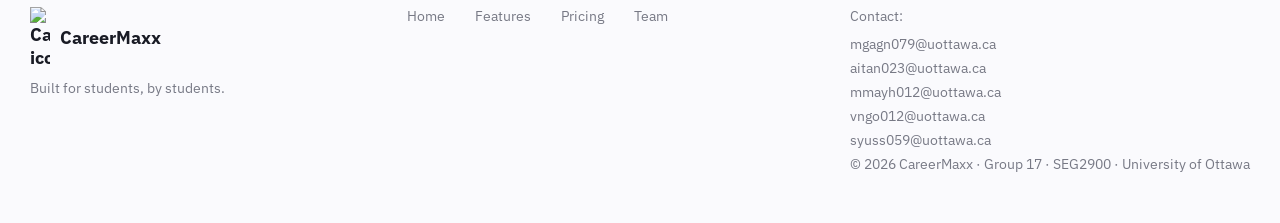
==== commit b6ec2c92: "Adam - Features DONE V5 : * Finished the last feature 3 extra info * Added mailing list option at th" ====
--- a/features.html
+++ b/features.html
@@ -63,7 +63,9 @@
                 Discover how you can easly find new opportunities to gain experience and pave your career path.  
             </p>
         </div>
-    </div>
+        
+    </div>
+    
     
 
     <div class = "squiggle-divider"> </div>
@@ -248,7 +250,6 @@
                 </p>
             </div>
 
-
         </div>
         <!-- ############## EXTRA INFO ################ -->
 
@@ -273,7 +274,7 @@
             </div>
     </div>
 
-        <div class = "squiggle-divider"> </div>
+    <div class = "squiggle-divider"> </div>
 
 
     <!-- #############################################             FEATURE 3             #######################################################-->
@@ -284,7 +285,7 @@
 
         <div class="feature feature-split feature-image" style="background-image: url('UI-Images/Features_Career_Path_BG.jpg');">
     
-        <div class="icon icon-circle green-icon">03</div>
+        <div class="icon icon-circle peach-icon">03</div>
         
         <div class="feature">
             
@@ -308,10 +309,10 @@
 
         <!-- Feature 3 Info -->
 
-        <div class="features">
-
-            
-            <div class="feature"style="background-color: var(--light-green);">
+        <div class="features small-space">
+
+            
+            <div class="feature"style="background-color: var(--light-pink);">
                 <div class="logo">
                     <img src="UI-Images/Features_Career_Goal_Selection.png" alt="ResuMaxx Icon UI" width= "30">
                     <h3>  Career Goal Selection  </h3>
@@ -324,7 +325,7 @@
                
             </div>
 
-            <div class="feature" style="background-color: var(--light-green);">
+            <div class="feature" style="background-color: var(--light-pink);">
                 <div class="logo">
                     <img src="UI-Images/Features_Career_Roadmap.png" alt="ResuMaxx Icon UI" width= "30">
                     <h3> Career Roadmap </h3>
@@ -336,7 +337,7 @@
                 </p>
             </div>
 
-            <div class="feature"style="background-color: var(--light-green);">
+            <div class="feature"style="background-color: var(--light-pink);">
                 <div class="logo">
                     <img src="UI-Images/Features_Skill_Gap_Improvements.png" alt="ResuMaxx Icon UI" width= "30">
                     <h3> Skill Gap Improvements </h3>
@@ -347,17 +348,92 @@
                     Smart Search, where you'll find what you need to advance. 
                 </p>
             </div>
-
-
-        </div>
-
-
-    </div>
-
-        <!-- ########################################            SIGN UP + FOOTER             #######################################################-->
-
-
-    
+        </div>
+
+
+        <!-- ############## EXTRA INFO ################ -->
+
+        <div class= "features"> 
+
+            <div> 
+                <h2> What's your next step? </span></h2>
+                <div class = "subtitle"> Its sometimes hard to learn on your own. With so many subjects, especially in tech, 
+                it's difficult to see what the next topic to learn is. </div>
+            </div>
+            
+            <div> 
+                <div class="tag"> CAREERMAXX HELPS YOU FIND: </div>
+                
+
+                <div class="feature-split tiny-space">
+                        <div class="feature feature-small"style="background-color: var(--light-green);">
+                            ● Online Programs
+                        </div>
+                        <div class="feature feature-small"style="background-color: var(--light-blue);">
+                            ● Relevant Clubs 
+                        </div>
+                        <div class="feature feature-small"style="background-color: var(--light-pink);">
+                            ● Certifications
+                        </div>
+                        <div class="feature feature-small"style="background-color: var(--light-purple);">
+                            ● Training Programs
+                        </div>
+                        
+                </div>
+                <div class="feature-split">
+                        <div class="feature feature-small"style="background-color: var(--light-pink);">
+                            ● Co-op
+                        </div>
+                        <div class="feature feature-small"style="background-color: var(--light-green);">
+                            ● Internships
+                        </div>
+                        <div class="feature feature-small"style="background-color: var(--light-purple);">
+                            ● Workshops
+                        </div>
+                        <div class="feature feature-small"style="background-color: var(--light-blue);">
+                            ● Volunteering  
+                        </div>
+                        <div class="feature feature-small"style="background-color: var(--light-green);">
+                            ● Networking Events
+                        </div>
+                </div>
+            </div>
+            
+        </div>
+
+<!-- ########################################          MAILING LIST            #######################################################-->
+
+        <!-- ----------- Launch Mailing List ------------->
+            <div class="launch">
+                <div class="launch-text">
+                    <h2>Get notified when we launch.</h2>
+                    <p>One email on launch day. Nothing else</p>
+                </div>
+
+                <form class="launch-form" id="launchForm">
+                    <div class="launch-field">
+                        <label for="launchEmail">Email</label>
+                        <input type="email" id="launchEmail" placeholder="name@uottawa.ca" required>
+                    </div>
+
+                    <button class="button button-dark" type="submit">Notify me</button>
+
+                    <!-- script.js writes the confirmation message here -->
+                    <p class="launch-message" id="launchMessage"></p>
+                </form>
+            </div>
+
+           
+            </div>
+    
+            
+    </div>
+    
+
+</body>
+
+    <!-- ########################################            SIGN UP + FOOTER             #######################################################-->
+
 
 <!-- Sign up popup -->
 <div class="overlay" id="popup">
--- a/style.css
+++ b/style.css
@@ -55,6 +55,10 @@
 
 /* Line breaks and Custom spacing */
 
+.tiny-space{
+    margin-bottom: 25px;
+}
+
 .small-space{
     margin-bottom: 50px;
 }
@@ -70,6 +74,18 @@
     padding: 30px;
     background-image: url('UI-Images/Features_Squiggle_Divider.png');
 }
+/* Image */
+
+.side-image{
+    background-size: contain;
+    background-position: center;
+    background-repeat: no-repeat;
+    margin-left: 300px;
+    height: 500px;
+    width: 100%;
+    
+}
+
 
 /* ---------- Navigation Bar ---------- */
 
@@ -351,6 +367,12 @@
     transition: transform 0.3s ease;
 }
 
+.feature-small{
+    white-space: nowrap;
+    border-radius: 50px;
+    padding: 10px;
+    
+}
 
 .feature-split{
     display: flex;
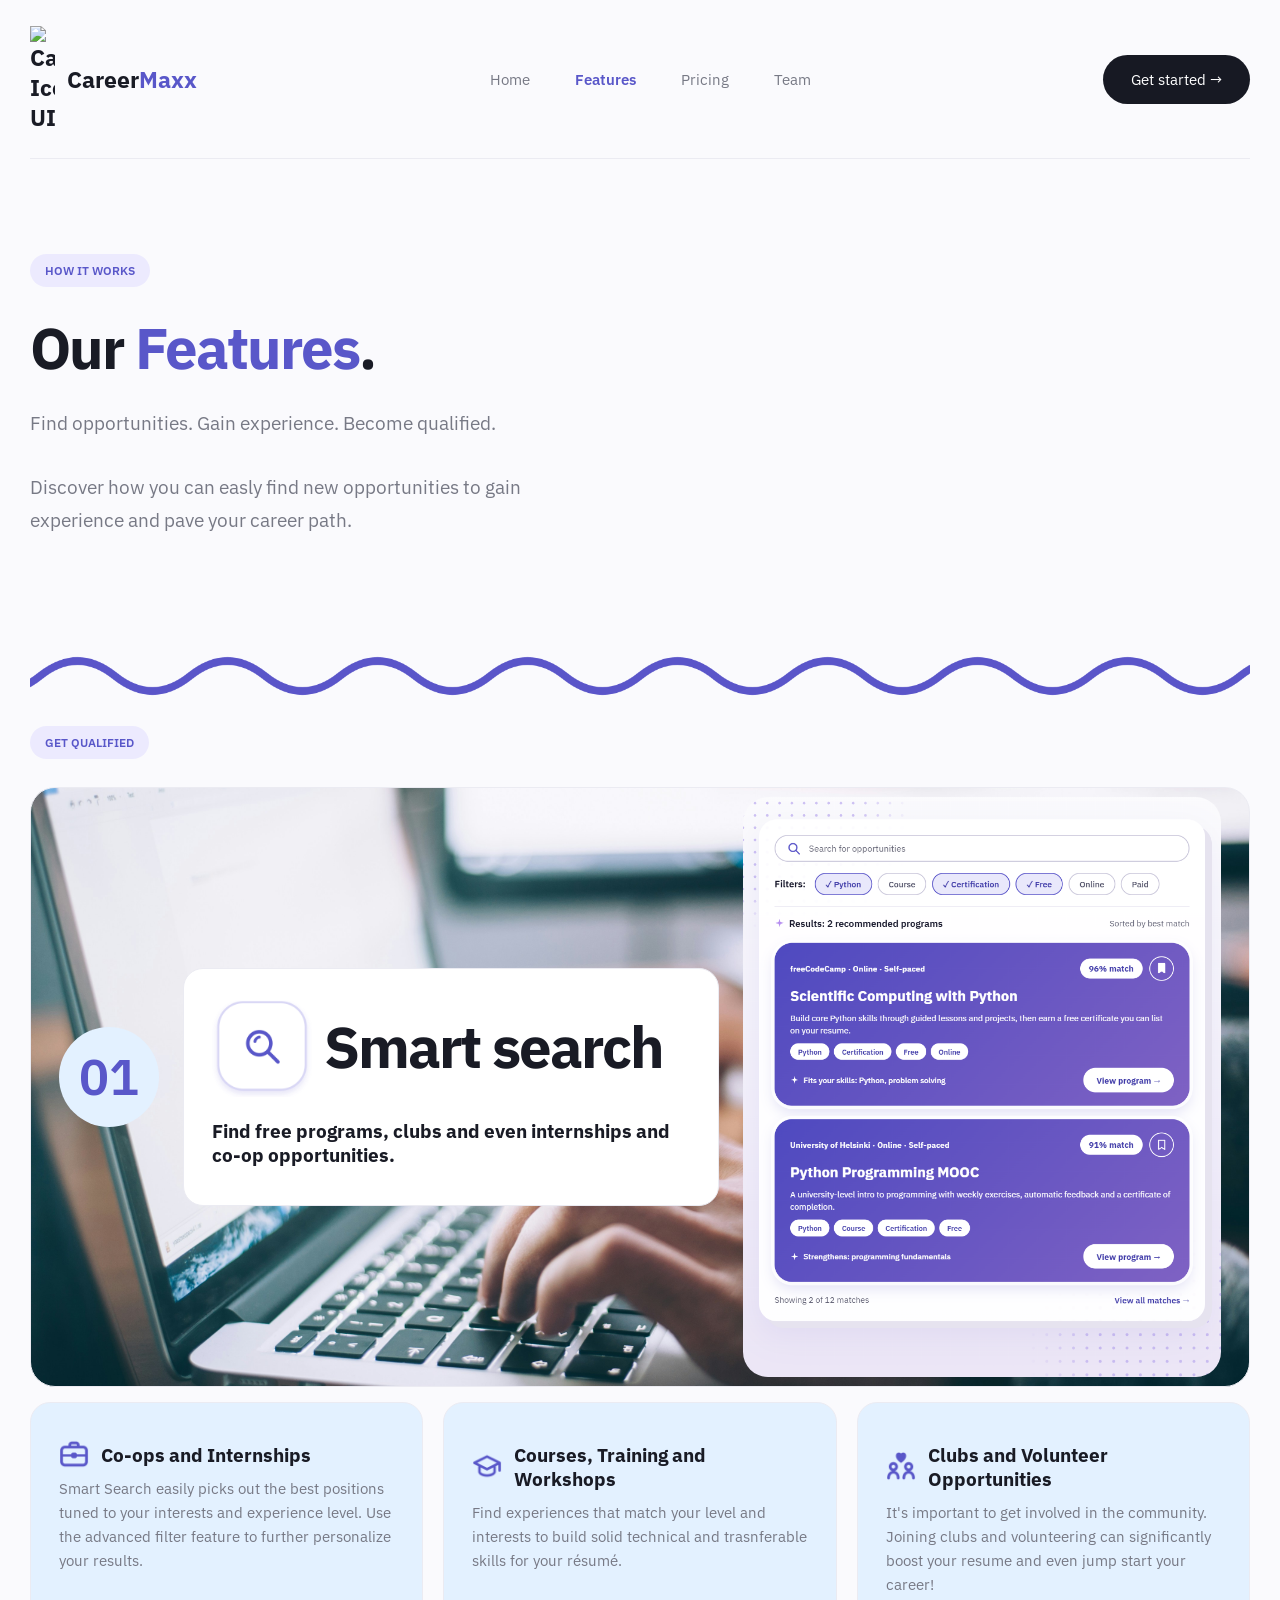
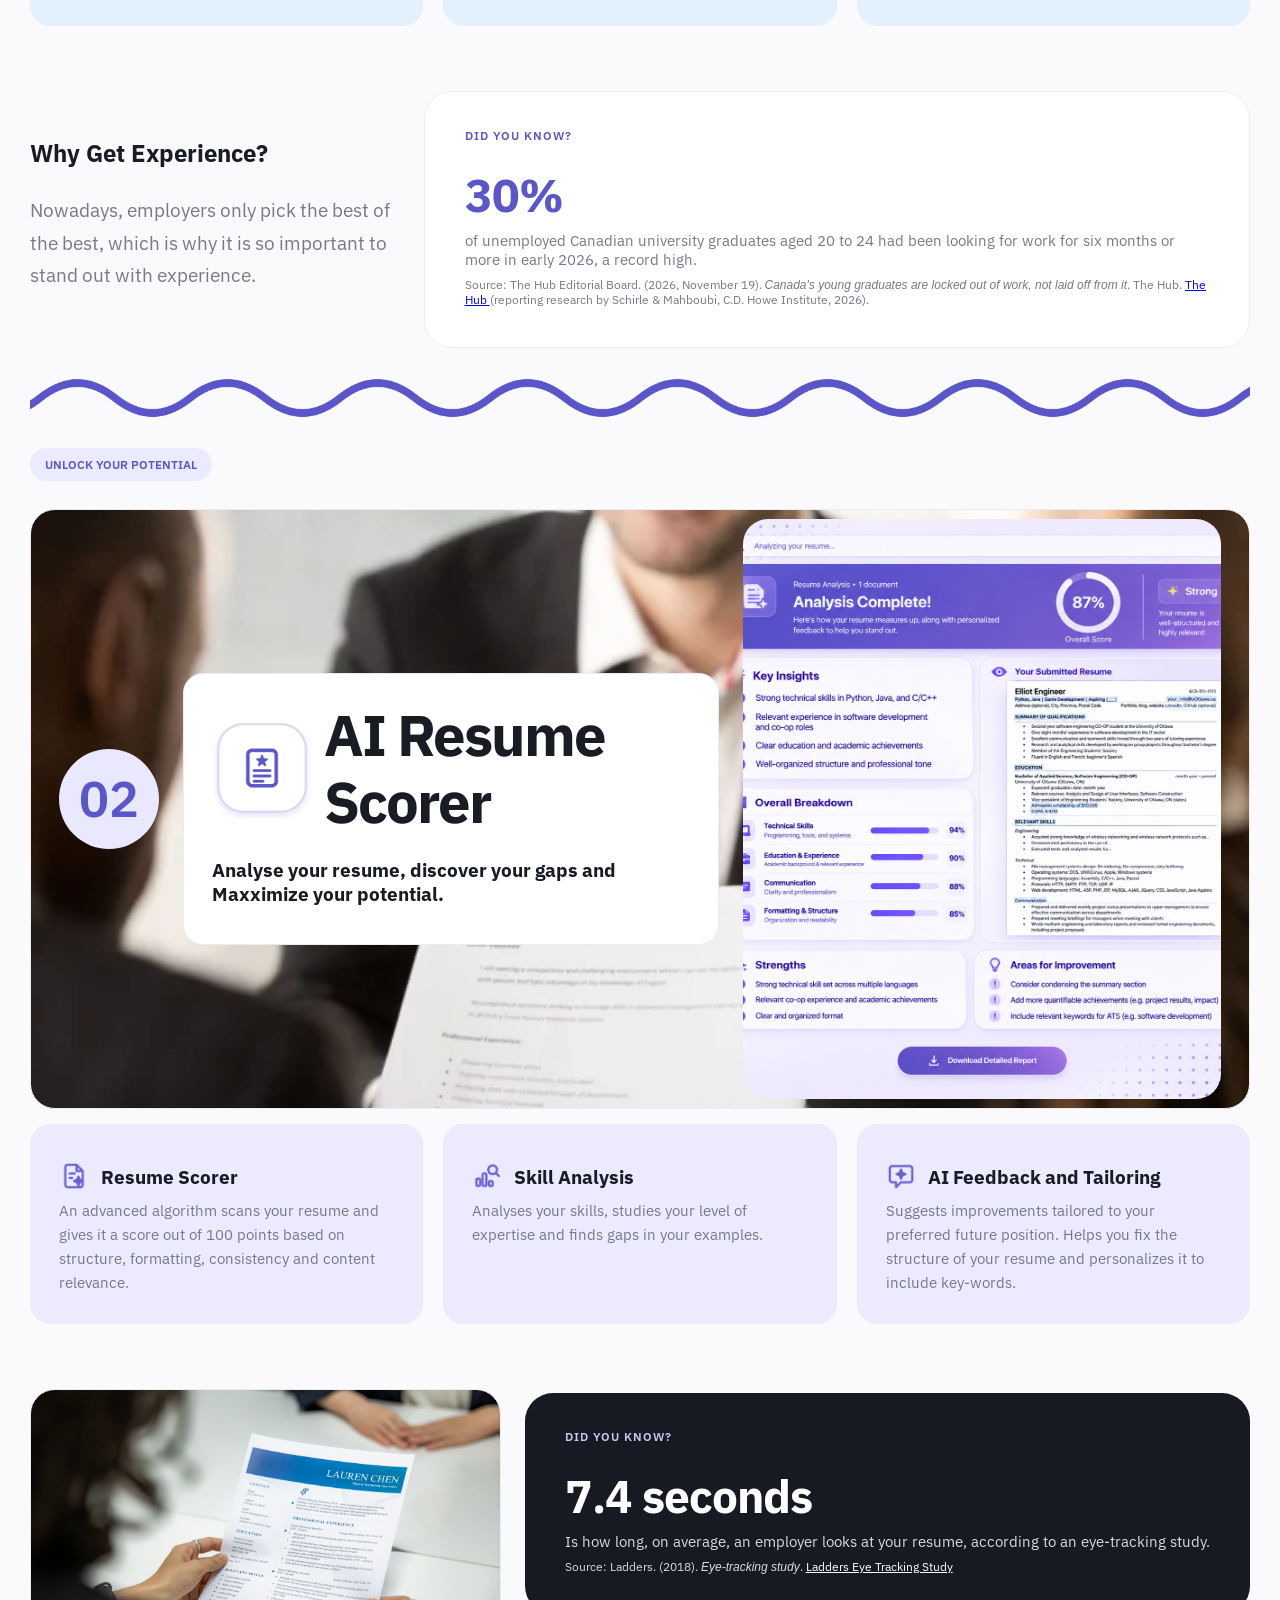
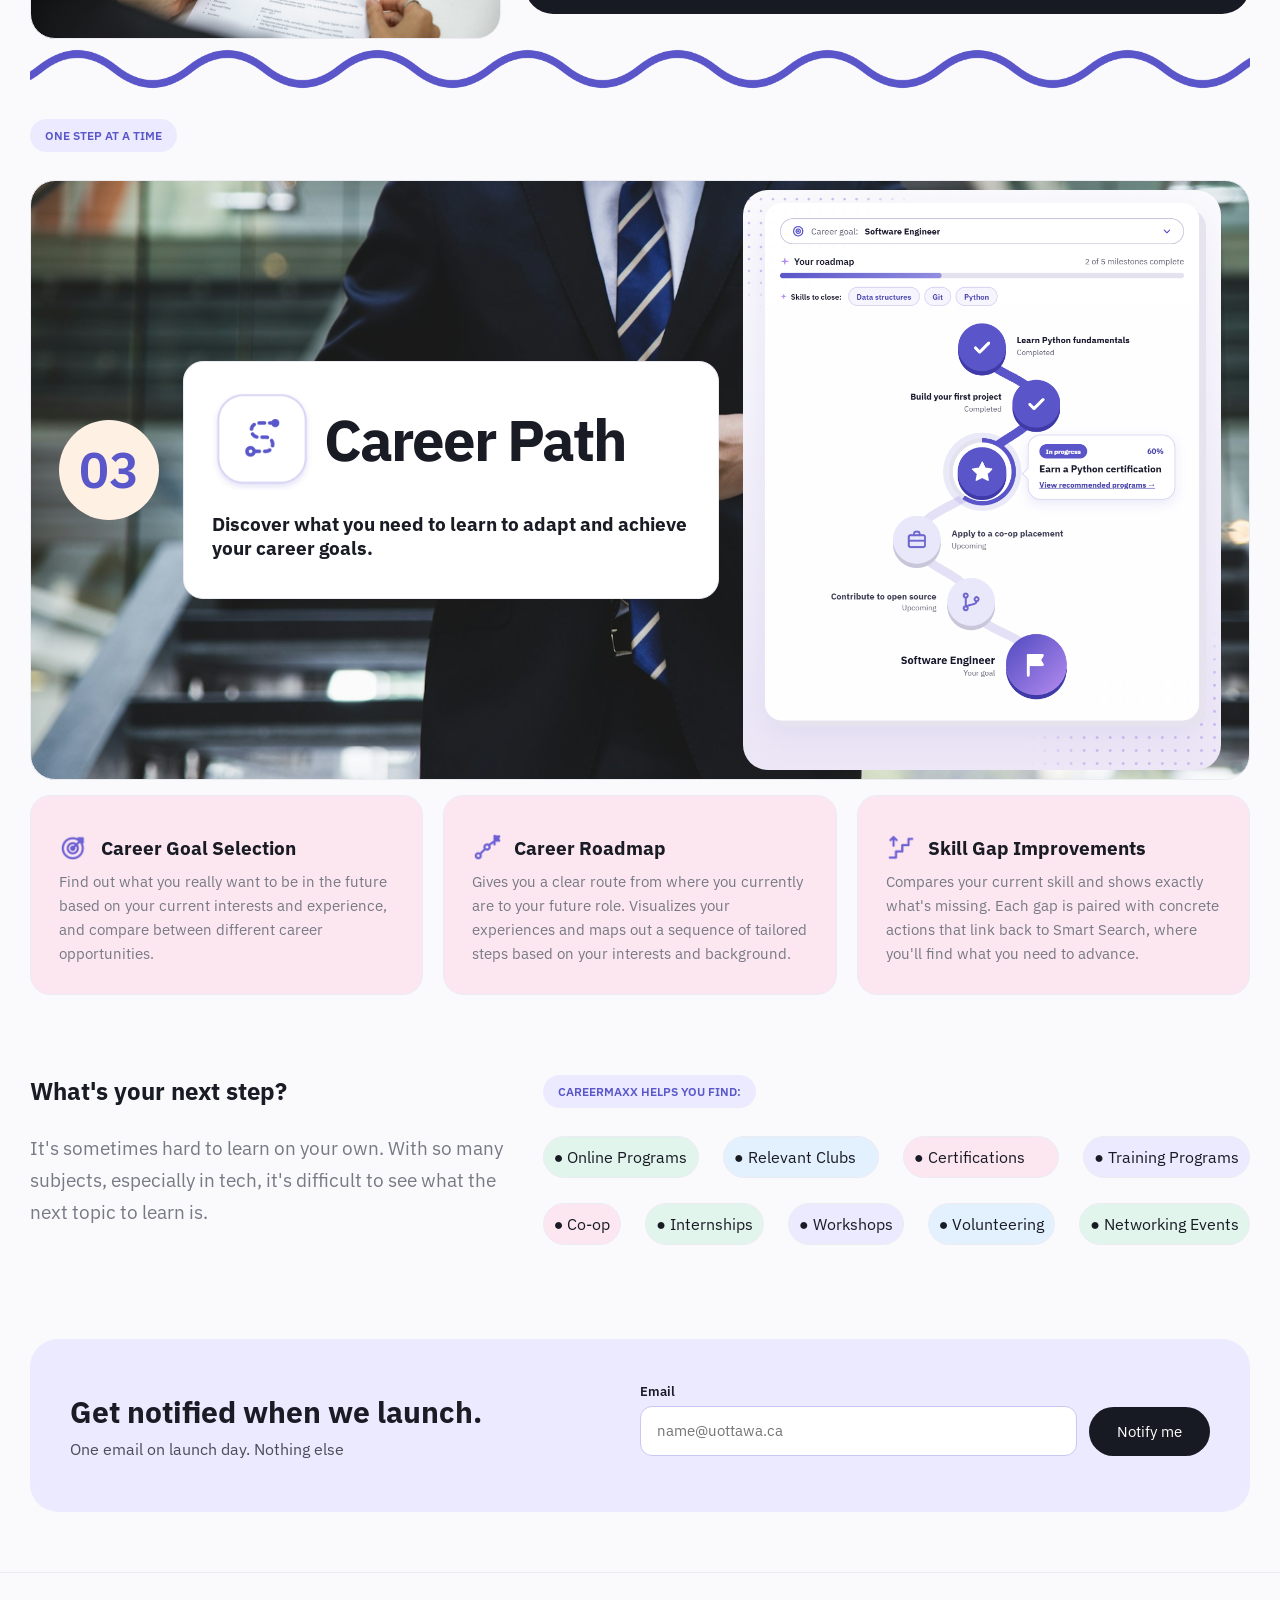
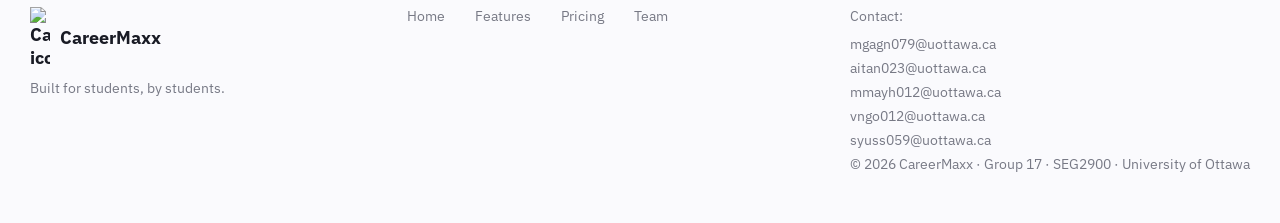
==== commit ae0a6334: "Bug fix V2 (FINAL) : Fixed many many things: 1. typos in features page 2. wrong class use names in p" ====
--- a/features.html
+++ b/features.html
@@ -29,7 +29,7 @@
     <div class="navbar">
 
         <div class="logo">
-            <img src="UI-Images/CareerMaxx-Icon.png" alt="ResuMaxx Icon UI" width= "25">
+            <img src="UI-Images/CareerMaxx-Icon.png" alt="CareerMaxx Icon UI" width= "25">
             <span>Career<span class="purple-text">Maxx</span></span>
         </div>
 
@@ -40,7 +40,7 @@
             <li><a href="team.html">Team</a></li>
         </ul>
 
-        <button class="button button-dark" id="openBtn" type="button">
+        <button class="button button-dark open-popup" id="">
             Get started →
         </button>
 
@@ -127,7 +127,7 @@
                 </div>
                 
                 <p>
-                    Find experiences that match your level and interests to build solid technical and trasnferable skills for your resume. 
+                    Find experiences that match your level and interests to build solid technical and trasnferable skills for your résumé. 
                 </p>
             </div>
 
@@ -139,7 +139,7 @@
                 
                 <p>
                     It's important to get involved in the community. Joining clubs and volunteering can significantly boost your
-                    resume and even jump start you career!
+                    resume and even jump start your career!
                 </p>
             </div>
 
@@ -194,7 +194,7 @@
                     <div class="column-container">
                         
                         <div class="logo">
-                                <img src="UI-Images/Features_Resume_Icon.png" alt="Smart Searcch Icon UI" width= "100">
+                                <img src="UI-Images/Features_Resume_Icon.png" alt="Smart Search Icon UI" width= "100">
                                 
                                 <h1> AI Resume Scorer</h1>
                             </div>
@@ -221,7 +221,7 @@
                     <h3>  Resume Scorer  </h3>
                 </div>
 
-                <p> An advanced algorithm scans your resume and gives it a score our of 100 points based on structure,
+                <p> An advanced algorithm scans your resume and gives it a score out of 100 points based on structure,
                     formatting, consistency and content relevance. 
                 </p>
                
@@ -245,7 +245,7 @@
                 </div>
                 
                 <p>
-                    Suggests improvements tailoired to your prefered future position. Helps you fix the structure of your resume and personolizes it
+                    Suggests improvements tailored to your preferred future position. Helps you fix the structure of your resume and personalizes it
                     to include key-words.
                 </p>
             </div>
@@ -292,12 +292,12 @@
                 <div class="column-container">
                     
                     <div class="logo">
-                            <img src="UI-Images/Features_Path_Icon.png" alt="Smart Searcch Icon UI" width= "100">
+                            <img src="UI-Images/Features_Path_Icon.png" alt="Smart Search Icon UI" width= "100">
                             
                             <h1> Career Path </h1>
                         </div>
                         <h3>
-                            Discover what you need to lean to adapt and achieve your career goals. 
+                            Discover what you need to learn to adapt and achieve your career goals. 
                         </h3>
                         
                 </div>
@@ -319,7 +319,7 @@
                 </div>
 
                 <p> 
-                    Find out what you really want to be in the future based on your curent interests and experience, and compare between different
+                    Find out what you really want to be in the future based on your current interests and experience, and compare between different
                     career opportunities. 
                 </p>
                
@@ -357,7 +357,7 @@
 
             <div> 
                 <h2> What's your next step? </span></h2>
-                <div class = "subtitle"> Its sometimes hard to learn on your own. With so many subjects, especially in tech, 
+                <div class = "subtitle"> It's sometimes hard to learn on your own. With so many subjects, especially in tech, 
                 it's difficult to see what the next topic to learn is. </div>
             </div>
             
--- a/style.css
+++ b/style.css
@@ -375,6 +375,7 @@
 }
 
 .feature-split{
+    
     display: flex;
     flex-direction: row;
     align-items: center;
@@ -796,7 +797,7 @@
 
 .Pro-card {
     background-color: #5957C9;
-    color: black;
+    color: white;
     min-height: 460px;
 }
 
@@ -1138,6 +1139,57 @@
     }
 }
 
+/*------------ Features page on tablets and phones -----------*/
+
+@media (max-width: 1000px) {
+    .feature-split{
+        flex-direction: column;
+        align-items: stretch;
+    }
+    .feature-split.feature-image{
+        height: auto;
+    }
+
+    .feature-split .column-container, 
+    .feature-split .feature-image{
+        flex: none;
+    }
+
+    .feature-demo{
+        height: auto;
+        aspect-ratio: 4/3;
+    }
+    .feature-split .logo{
+        flex-wrap: wrap;
+    }
+
+    .feature-split .logo img{
+        width: 60px;
+    }
+
+    .squiggle-divider{
+        height: auto;
+        background-repeat: no-repeat;
+        background-size: cover;
+        background-position: center;
+        margin-bottom: 20px;
+        padding: 30px;
+    }
+}
+
+@media (max-width: 1500px) {
+ 
+    .squiggle-divider{
+        height: auto;
+        background-repeat: no-repeat;
+        background-size: cover;
+        background-position: center;
+        margin-bottom: 20px;
+        padding: 30px;
+    }
+}
+
+
 /* ---------- Statistics section (home page) ---------- */
 /* One rounded box per row */
 
